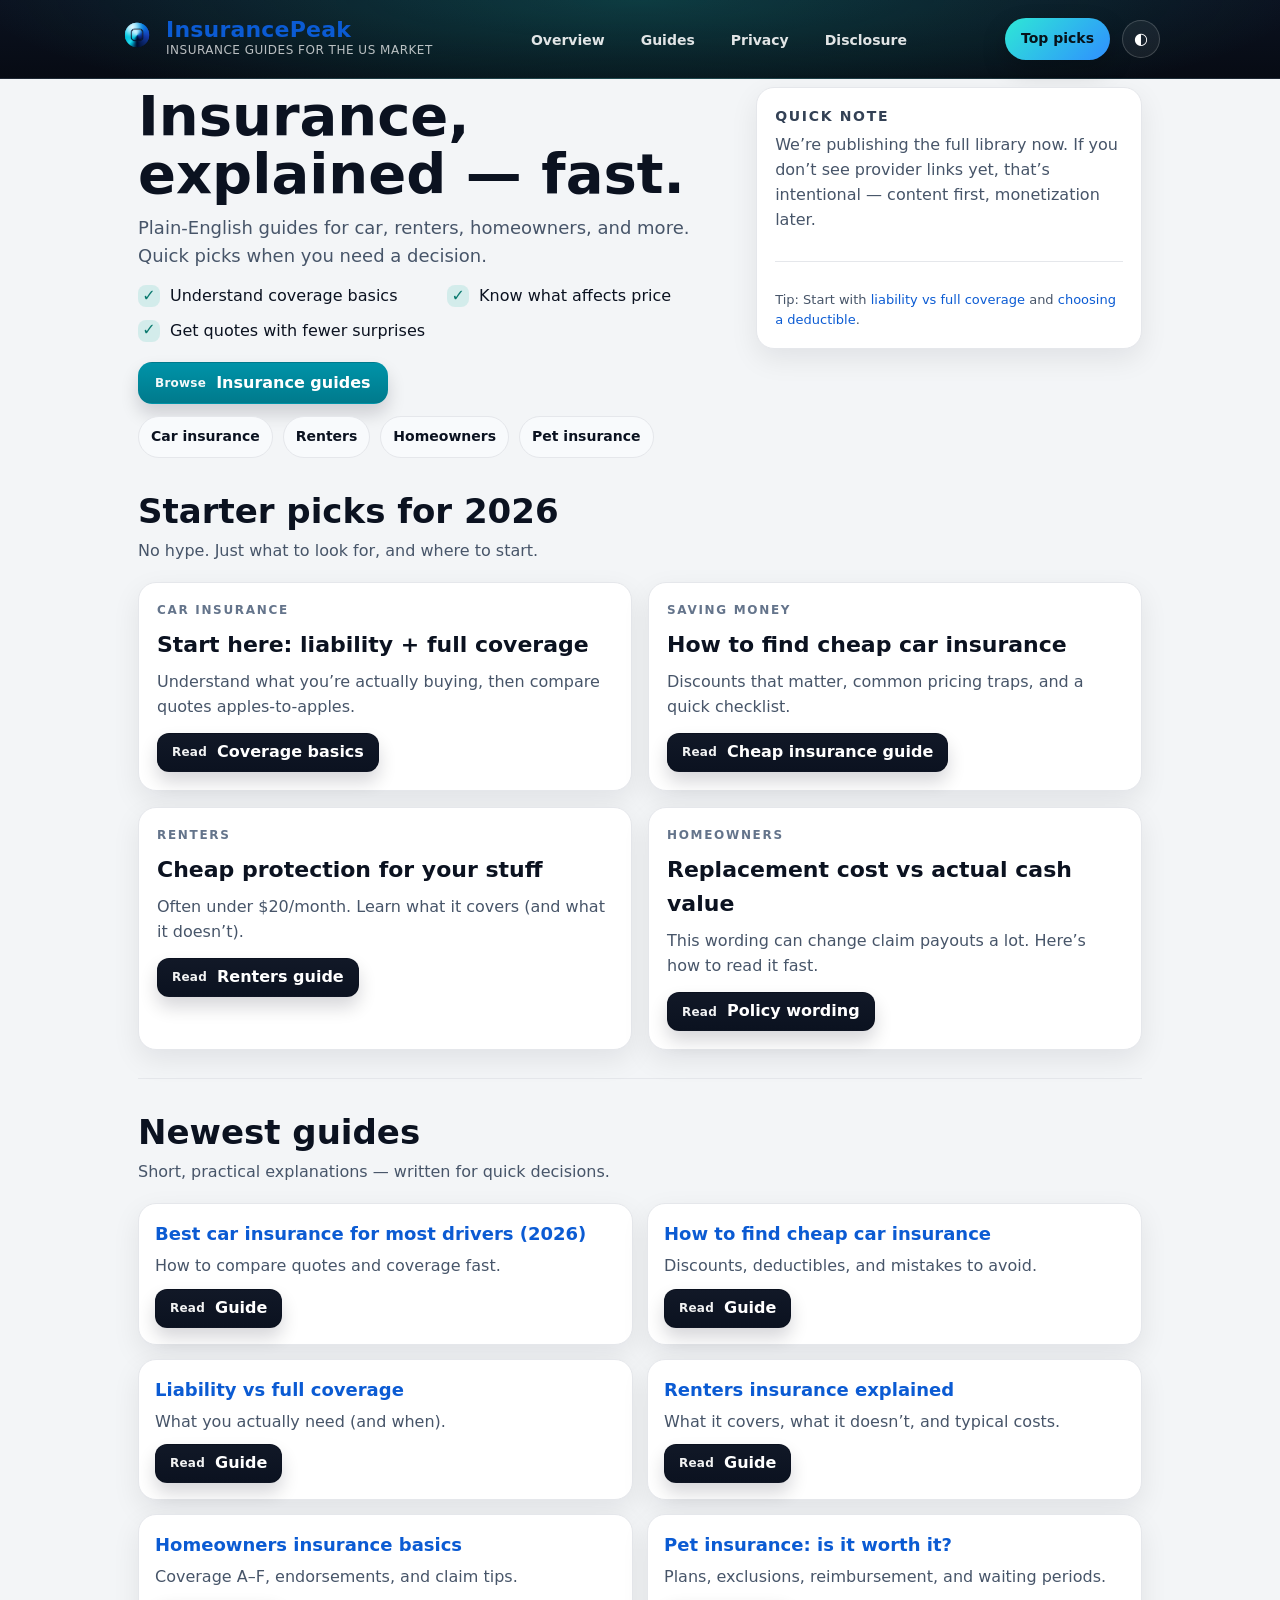
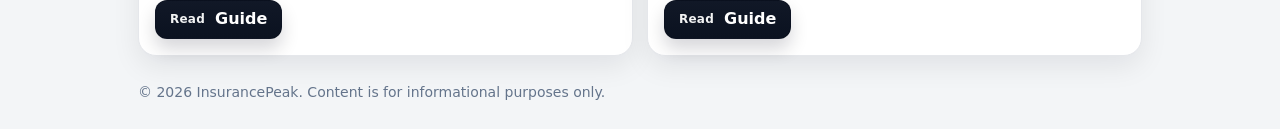
==== index.html @ 787f6ec9 "Add files via upload" ====
<!DOCTYPE html>

<html lang="en">
<head>
<meta charset="utf-8"/>
<meta content="width=device-width, initial-scale=1" name="viewport"/>
<title>InsurancePeak — Insurance guides for the US market</title><link href="https://insurancepeak.net/" rel="canonical"/>
<meta content="Plain-English insurance guides for US consumers: car, renters, homeowners, and more." name="description"/>
<link href="/lite.css?v7" rel="stylesheet"/>
</head>
<body>
<header class="site-header">
  <div class="container header-inner">
    <a class="brand" href="/" aria-label="InsurancePeak home">
      <img src="/images/logo.png" alt="InsurancePeak logo" />
      <div class="brand-name">
        <div class="title">InsurancePeak</div>
        <div class="tagline">Insurance guides for the US market</div>
      </div>
    </a>

    <nav class="topnav" aria-label="Primary">
      <a href="/" data-nav="overview">Overview</a>
      <a href="/guides/" data-nav="guides">Guides</a>
      <a href="/privacy/" data-nav="privacy">Privacy</a>
      <a href="/disclosure/" data-nav="disclosure">Disclosure</a>
    </nav>

    <div class="header-actions">
      <a class="btn btn-pill btn-cta" href="/guides/" data-nav="top-picks">Top picks</a>
      <button class="theme-toggle" id="themeToggle" type="button" aria-label="Toggle theme" title="Toggle theme">
        <span class="theme-icon" aria-hidden="true">◐</span>
      </button>
    </div>
  </div>
</header>
<main class="container">
<div class="hero">
<div>
<h1>Insurance, explained — fast.</h1>
<p class="lead">Plain-English guides for car, renters, homeowners, and more. Quick picks when you need a decision.</p>
<ul class="bullets">
<li><span class="check">✓</span>Understand coverage basics</li>
<li><span class="check">✓</span>Know what affects price</li>
<li><span class="check">✓</span>Get quotes with fewer surprises</li>
</ul>
<a class="btn accent" href="/guides/"><span class="btn-top">Browse</span><span class="btn-bottom">Insurance guides</span></a>
<div aria-label="Quick links" class="chips">
<a class="chip" href="/guide/best-car-insurance-2026/">Car insurance</a>
<a class="chip" href="/guide/renters-insurance-explained/">Renters</a>
<a class="chip" href="/guide/homeowners-insurance-basics/">Homeowners</a>
<a class="chip" href="/guide/pet-insurance-worth-it/">Pet insurance</a>
</div>
</div>
<div class="card pad note">
<h3>Quick note</h3>
<p>We’re publishing the full library now. If you don’t see provider links yet, that’s intentional — content first, monetization later.</p>
<hr class="sep"/>
<p class="meta">Tip: Start with <a href="/guide/liability-vs-full-coverage/">liability vs full coverage</a> and <a href="/guide/choosing-the-best-deductible/">choosing a deductible</a>.</p>
</div>
</div>
<h2 class="section-title">Starter picks for 2026</h2>
<p class="section-sub">No hype. Just what to look for, and where to start.</p>
<div class="grid">
<div class="card pad pick">
<div class="kicker">Car insurance</div>
<h3>Start here: liability + full coverage</h3>
<p>Understand what you’re actually buying, then compare quotes apples-to-apples.</p>
<a class="btn small" href="/guide/liability-vs-full-coverage/"><span class="btn-top">Read</span><span class="btn-bottom">Coverage basics</span></a>
</div>
<div class="card pad pick">
<div class="kicker">Saving money</div>
<h3>How to find cheap car insurance</h3>
<p>Discounts that matter, common pricing traps, and a quick checklist.</p>
<a class="btn small" href="/guide/cheap-car-insurance/"><span class="btn-top">Read</span><span class="btn-bottom">Cheap insurance guide</span></a>
</div>
<div class="card pad pick">
<div class="kicker">Renters</div>
<h3>Cheap protection for your stuff</h3>
<p>Often under $20/month. Learn what it covers (and what it doesn’t).</p>
<a class="btn small" href="/guide/renters-insurance-explained/"><span class="btn-top">Read</span><span class="btn-bottom">Renters guide</span></a>
</div>
<div class="card pad pick">
<div class="kicker">Homeowners</div>
<h3>Replacement cost vs actual cash value</h3>
<p>This wording can change claim payouts a lot. Here’s how to read it fast.</p>
<a class="btn small" href="/guide/home-insurance-replacement-cost/"><span class="btn-top">Read</span><span class="btn-bottom">Policy wording</span></a>
</div>
</div>
<hr class="sep"/>
<h2 class="section-title">Newest guides</h2>
<p class="section-sub">Short, practical explanations — written for quick decisions.</p>
<div class="guides-list">
<div class="card guide-item">
<h3><a href="/guide/best-car-insurance-2026/">Best car insurance for most drivers (2026)</a></h3>
<p>How to compare quotes and coverage fast.</p>
<a class="btn small" href="/guide/best-car-insurance-2026/"><span class="btn-top">Read</span><span class="btn-bottom">Guide</span></a>
</div>
<div class="card guide-item">
<h3><a href="/guide/cheap-car-insurance/">How to find cheap car insurance</a></h3>
<p>Discounts, deductibles, and mistakes to avoid.</p>
<a class="btn small" href="/guide/cheap-car-insurance/"><span class="btn-top">Read</span><span class="btn-bottom">Guide</span></a>
</div>
<div class="card guide-item">
<h3><a href="/guide/liability-vs-full-coverage/">Liability vs full coverage</a></h3>
<p>What you actually need (and when).</p>
<a class="btn small" href="/guide/liability-vs-full-coverage/"><span class="btn-top">Read</span><span class="btn-bottom">Guide</span></a>
</div>
<div class="card guide-item">
<h3><a href="/guide/renters-insurance-explained/">Renters insurance explained</a></h3>
<p>What it covers, what it doesn’t, and typical costs.</p>
<a class="btn small" href="/guide/renters-insurance-explained/"><span class="btn-top">Read</span><span class="btn-bottom">Guide</span></a>
</div>
<div class="card guide-item">
<h3><a href="/guide/homeowners-insurance-basics/">Homeowners insurance basics</a></h3>
<p>Coverage A–F, endorsements, and claim tips.</p>
<a class="btn small" href="/guide/homeowners-insurance-basics/"><span class="btn-top">Read</span><span class="btn-bottom">Guide</span></a>
</div>
<div class="card guide-item">
<h3><a href="/guide/pet-insurance-worth-it/">Pet insurance: is it worth it?</a></h3>
<p>Plans, exclusions, reimbursement, and waiting periods.</p>
<a class="btn small" href="/guide/pet-insurance-worth-it/"><span class="btn-top">Read</span><span class="btn-bottom">Guide</span></a>
</div>
</div>
</main>
<footer class="footer">
<div class="container">
<div>© 2026 InsurancePeak. Content is for informational purposes only.</div>
</div>
</footer>
<script>
(function() {
  try {
    var key = "elaryona_theme";
    var saved = localStorage.getItem(key);
    if (saved === "dark") document.documentElement.classList.add("theme-dark");
    var btn = document.getElementById("themeToggle");
    if (!btn) return;
    btn.addEventListener("click", function() {
      document.documentElement.classList.toggle("theme-dark");
      localStorage.setItem(key, document.documentElement.classList.contains("theme-dark") ? "dark" : "light");
    });
  } catch (e) {}
})();
</script>
</body>
</html>
---- lite.css ----
:root{
  --bg:#f3f5f7;
  --card:#ffffff;
  --text:#0b1220;
  --muted:#475569;
  --line:#e5e7eb;
  --accent:#007a8c;
  --accent2:#0093a8;
  --shadow: 0 10px 28px rgba(2,6,23,.08);
  --radius:18px;
}
*{box-sizing:border-box}
html{scroll-behavior:smooth}
body{
  margin:0;
  font-family: system-ui, -apple-system, Segoe UI, Roboto, Arial, sans-serif;
  color:var(--text);
  background:var(--bg);
  line-height:1.55;
}
a{color:#0b5bd3;text-decoration:none}
a:hover{text-decoration:underline}
.container{max-width:1040px;margin:0 auto;padding:0 18px}
header.site-header{
  background: radial-gradient(1200px 220px at 50% 0%, rgba(20,184,166,.25), transparent 55%),
              linear-gradient(180deg, #0b1220 0%, #070b14 100%);
  color:#fff;
  border-bottom:1px solid rgba(255,255,255,.08);
}
.header-inner{
  display:flex;
  align-items:flex-start;
  justify-content:space-between;
  gap:18px;
  padding:18px 0;
  flex-wrap:wrap;
}
.brand{
  display:flex;
  align-items:flex-start;
  gap:12px;
  min-width:260px;
}
.brand img{width:34px;height:34px;display:block}
.brand-name{
  display:flex;
  flex-direction:column;
  gap:2px;
  line-height:1.1;
}
.brand-name .title{
  font-size:22px;
  font-weight:800;
  letter-spacing:.2px;
}
.brand-name .tagline{
  font-size:12px;
  color:rgba(255,255,255,.72);
  letter-spacing:.5px;
  text-transform:uppercase;
}
nav.topnav{
  display:flex;
  gap:16px;
  align-items:center;
  flex-wrap:wrap;
  padding-top:4px;
}
nav.topnav a{
  color:rgba(255,255,255,.88);
  font-weight:600;
  font-size:14px;
  padding:8px 10px;
  border-radius:10px;
}
nav.topnav a:hover{
  background:rgba(255,255,255,.08);
  text-decoration:none;
}
main{padding:30px 0 44px}
.hero{
  display:grid;
  grid-template-columns: 1.4fr .9fr;
  gap:18px;
  align-items:start;
  margin-top:8px;
}
@media (max-width: 860px){
  .hero{grid-template-columns:1fr}
}
h1{font-size:56px;line-height:1.05;margin:0 0 10px}
@media (max-width: 860px){h1{font-size:42px}}
.lead{font-size:18px;color:var(--muted);margin:0 0 14px}
.bullets{
  display:grid;
  grid-template-columns:1fr 1fr;
  gap:10px 18px;
  padding:0;
  margin:10px 0 18px;
  list-style:none;
}
.bullets li{
  display:flex;
  gap:10px;
  align-items:flex-start;
  color:var(--text);
}
.check{
  width:22px;height:22px;border-radius:8px;
  display:inline-flex;align-items:center;justify-content:center;
  background:rgba(20,184,166,.14);
  color:#0b7a6f;
  font-weight:900;
  flex:0 0 auto;
  margin-top:1px;
}
@media (max-width: 680px){
  .bullets{grid-template-columns:1fr}
}
.card{
  background:var(--card);
  border:1px solid var(--line);
  border-radius:var(--radius);
  box-shadow: var(--shadow);
}
.card.pad{padding:18px}
.note h3{margin:0 0 6px;font-size:14px;text-transform:uppercase;letter-spacing:.12em;color:#334155}
.note p{margin:0;color:var(--muted)}
.btn{
  display:inline-flex;
  align-items:center;
  justify-content:center;
  gap:10px;
  padding:12px 16px;
  border-radius:14px;
  border:1px solid rgba(2,6,23,.12);
  background: linear-gradient(180deg, #111827, #0b1220);
  color:#fff;
  font-weight:800;
  text-decoration:none;
  box-shadow: 0 10px 18px rgba(2,6,23,.16);
}
.btn:hover{filter:brightness(1.06);text-decoration:none}
.btn.accent{
  background: linear-gradient(180deg, var(--accent2), var(--accent));
  border-color: rgba(255,255,255,.0);
}
.btn.small{padding:10px 14px;border-radius:12px;font-size:14px}
.btn .btn-top, .btn .btn-bottom{display:block; text-align:center; line-height:1.05}
.btn .btn-top{opacity:.95; font-size:12px; font-weight:800; letter-spacing:.02em}
.btn .btn-bottom{font-size:16px}
.chips{
  display:flex;flex-wrap:wrap;gap:10px;margin:12px 0 0;
}
.chip{
  display:inline-flex;align-items:center;justify-content:center;
  padding:9px 12px;
  border-radius:999px;
  background:#f8fafc;
  border:1px solid var(--line);
  color:#0b1220;
  font-weight:700;
  font-size:14px;
}
.section-title{margin:34px 0 8px;font-size:34px;line-height:1.15}
.section-sub{margin:0 0 18px;color:var(--muted)}
.grid{
  display:grid;
  grid-template-columns:1fr 1fr;
  gap:16px;
}
@media (max-width: 860px){.grid{grid-template-columns:1fr}}
.pick .kicker{
  font-size:12px;
  letter-spacing:.14em;
  text-transform:uppercase;
  color:#64748b;
  font-weight:800;
  margin-bottom:8px;
}
.pick h3{margin:0 0 8px;font-size:22px}
.pick p{margin:0 0 14px;color:var(--muted)}
.footer{
  padding:26px 0;
  color:#64748b;
  font-size:14px;
}
hr.sep{border:0;border-top:1px solid var(--line);margin:28px 0}
.guides-list{
  display:grid;
  grid-template-columns:1fr 1fr;
  gap:14px;
  margin-top:14px;
}
@media (max-width: 860px){.guides-list{grid-template-columns:1fr}}
.guide-item{padding:16px}
.guide-item h3{margin:0 0 6px;font-size:18px}
.guide-item p{margin:0 0 10px;color:var(--muted)}
.meta{font-size:13px;color:#64748b}
article h2{margin-top:26px}
article p{margin:10px 0}
article ul{margin:10px 0 10px 18px}
.callout{
  border-left:4px solid rgba(20,184,166,.6);
  padding:12px 14px;
  background: rgba(20,184,166,.08);
  border-radius:14px;
  color:#0b1220;
}


/* ---------- Header (VPNPeak-style) ---------- */
.header-inner { gap: 18px; }
.topnav { flex: 1; justify-content: center; gap: 18px; }
.topnav a { color: rgba(255,255,255,.85); font-weight: 600; font-size: 14px; padding: 10px 10px; border-radius: 999px; }
.topnav a:hover { background: rgba(255,255,255,.08); color: #fff; }
.header-actions { display:flex; align-items:center; gap:12px; margin-left:auto; }
.btn-pill { border-radius: 999px; padding: 10px 16px; font-weight: 700; font-size: 14px; }
.btn-cta { background: linear-gradient(135deg, #2ee8d6, #2f8fff); color: #07121a; border: none; box-shadow: 0 10px 24px rgba(0,0,0,.22); }
.btn-cta:hover { transform: translateY(-1px); filter: brightness(1.02); }
.theme-toggle { width: 38px; height: 38px; border-radius: 999px; border: 1px solid rgba(255,255,255,.18); background: rgba(255,255,255,.06); color: #fff; display:flex; align-items:center; justify-content:center; cursor:pointer; }
.theme-toggle:hover { background: rgba(255,255,255,.10); }
.theme-icon { font-size: 16px; line-height: 1; }

/* ---------- Minimal dark theme ---------- */
.theme-dark body { background: #0b1220; color: rgba(255,255,255,.92); }
.theme-dark .card { background: rgba(255,255,255,.06); border-color: rgba(255,255,255,.10); }
.theme-dark .muted, .theme-dark .section-subtitle { color: rgba(255,255,255,.70); }
.theme-dark a { color: #7adfff; }
.theme-dark .btn { color: #07121a; }
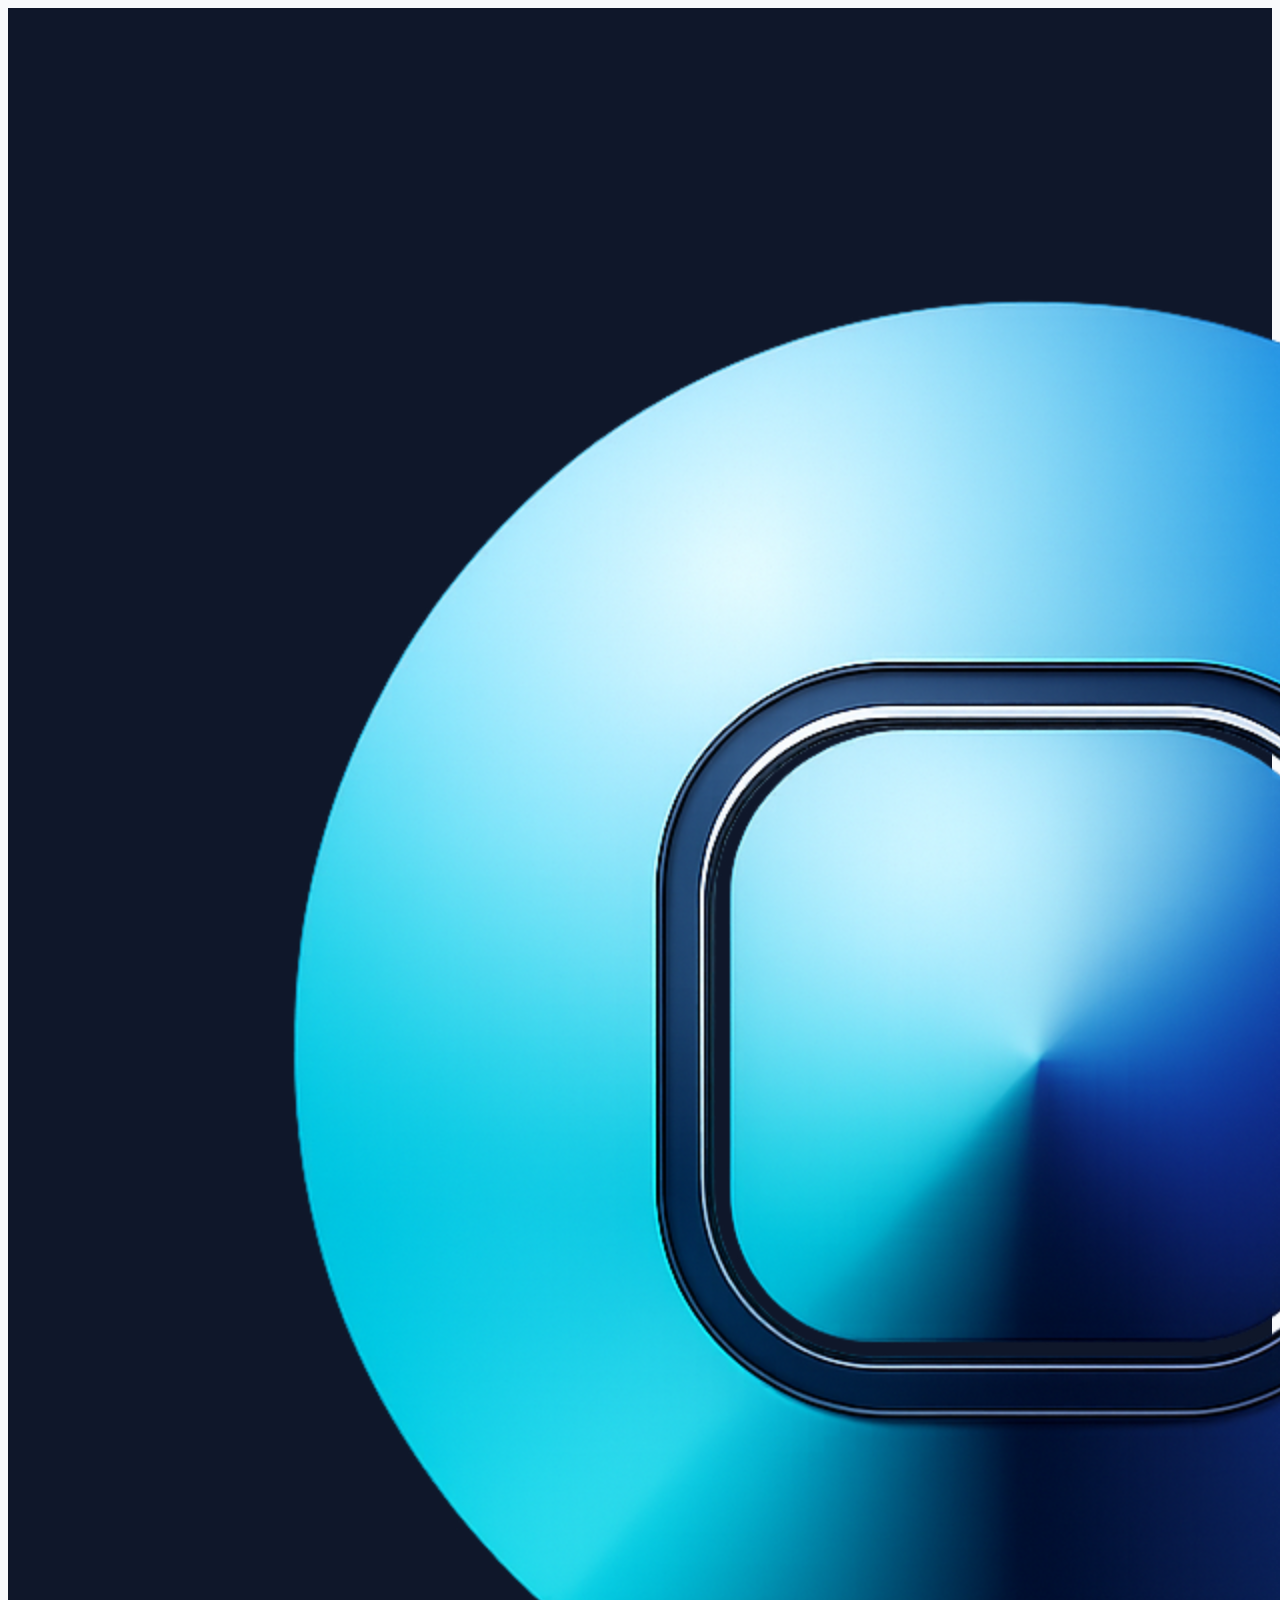
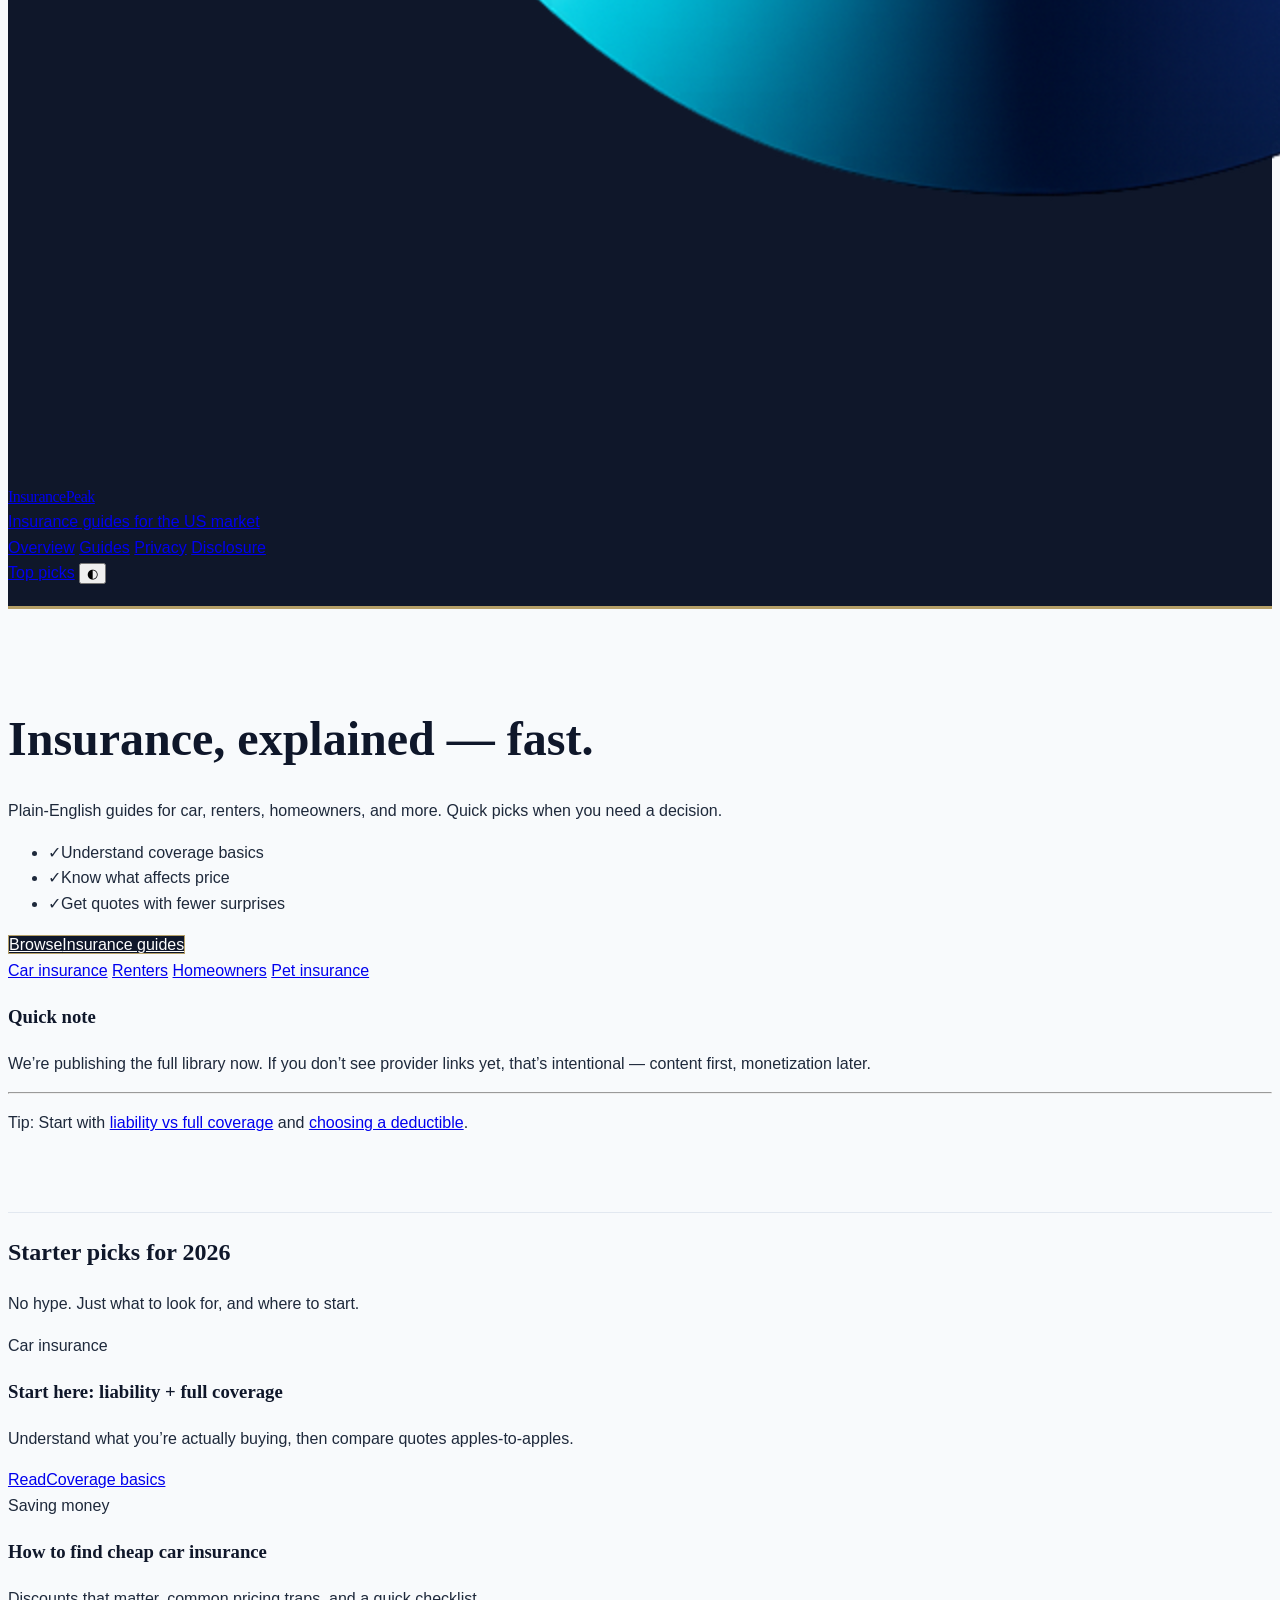
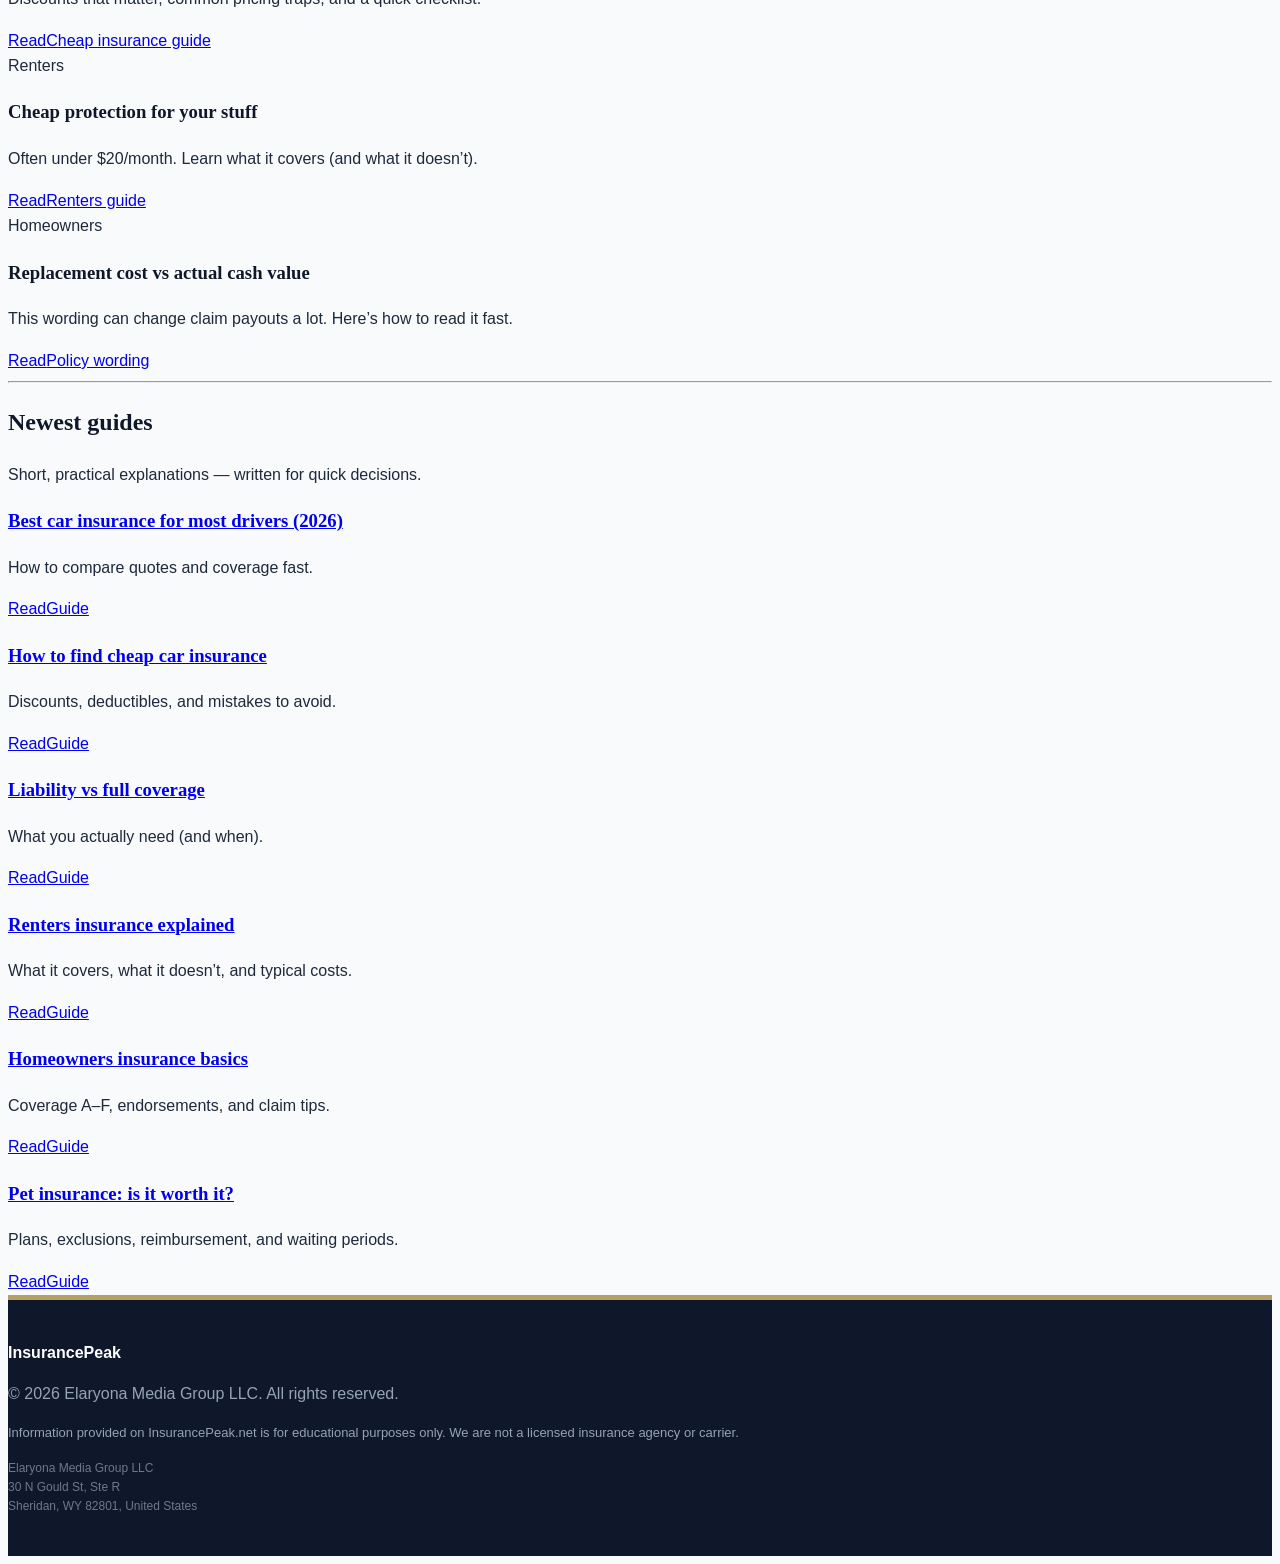
==== commit 97697675: "Add files via upload Design Update for Authority" ====
--- a/index.html
+++ b/index.html
@@ -124,9 +124,16 @@
 </div>
 </main>
 <footer class="footer">
-<div class="container">
-<div>© 2026 InsurancePeak. Content is for informational purposes only.</div>
-</div>
+  <div class="container">
+    <div style="margin-bottom: 10px; color: #fff; font-weight: bold;">InsurancePeak</div>
+    <p>© 2026 Elaryona Media Group LLC. All rights reserved.</p>
+    <p style="font-size: 13px;">Information provided on InsurancePeak.net is for educational purposes only. We are not a licensed insurance agency or carrier.</p>
+    <div class="footer-address">
+      Elaryona Media Group LLC<br>
+      30 N Gould St, Ste R<br>
+      Sheridan, WY 82801, United States
+    </div>
+  </div>
 </footer>
 <script>
 (function() {
--- a/lite.css
+++ b/lite.css
@@ -1,231 +1,83 @@
-
-:root{
-  --bg:#f3f5f7;
-  --card:#ffffff;
-  --text:#0b1220;
-  --muted:#475569;
-  --line:#e5e7eb;
-  --accent:#007a8c;
-  --accent2:#0093a8;
-  --shadow: 0 10px 28px rgba(2,6,23,.08);
-  --radius:18px;
-}
-*{box-sizing:border-box}
-html{scroll-behavior:smooth}
-body{
-  margin:0;
-  font-family: system-ui, -apple-system, Segoe UI, Roboto, Arial, sans-serif;
-  color:var(--text);
-  background:var(--bg);
-  line-height:1.55;
-}
-a{color:#0b5bd3;text-decoration:none}
-a:hover{text-decoration:underline}
-.container{max-width:1040px;margin:0 auto;padding:0 18px}
-header.site-header{
-  background: radial-gradient(1200px 220px at 50% 0%, rgba(20,184,166,.25), transparent 55%),
-              linear-gradient(180deg, #0b1220 0%, #070b14 100%);
-  color:#fff;
-  border-bottom:1px solid rgba(255,255,255,.08);
-}
-.header-inner{
-  display:flex;
-  align-items:flex-start;
-  justify-content:space-between;
-  gap:18px;
-  padding:18px 0;
-  flex-wrap:wrap;
-}
-.brand{
-  display:flex;
-  align-items:flex-start;
-  gap:12px;
-  min-width:260px;
-}
-.brand img{width:34px;height:34px;display:block}
-.brand-name{
-  display:flex;
-  flex-direction:column;
-  gap:2px;
-  line-height:1.1;
-}
-.brand-name .title{
-  font-size:22px;
-  font-weight:800;
-  letter-spacing:.2px;
-}
-.brand-name .tagline{
-  font-size:12px;
-  color:rgba(255,255,255,.72);
-  letter-spacing:.5px;
-  text-transform:uppercase;
-}
-nav.topnav{
-  display:flex;
-  gap:16px;
-  align-items:center;
-  flex-wrap:wrap;
-  padding-top:4px;
-}
-nav.topnav a{
-  color:rgba(255,255,255,.88);
-  font-weight:600;
-  font-size:14px;
-  padding:8px 10px;
-  border-radius:10px;
-}
-nav.topnav a:hover{
-  background:rgba(255,255,255,.08);
-  text-decoration:none;
-}
-main{padding:30px 0 44px}
-.hero{
-  display:grid;
-  grid-template-columns: 1.4fr .9fr;
-  gap:18px;
-  align-items:start;
-  margin-top:8px;
-}
-@media (max-width: 860px){
-  .hero{grid-template-columns:1fr}
-}
-h1{font-size:56px;line-height:1.05;margin:0 0 10px}
-@media (max-width: 860px){h1{font-size:42px}}
-.lead{font-size:18px;color:var(--muted);margin:0 0 14px}
-.bullets{
-  display:grid;
-  grid-template-columns:1fr 1fr;
-  gap:10px 18px;
-  padding:0;
-  margin:10px 0 18px;
-  list-style:none;
-}
-.bullets li{
-  display:flex;
-  gap:10px;
-  align-items:flex-start;
-  color:var(--text);
-}
-.check{
-  width:22px;height:22px;border-radius:8px;
-  display:inline-flex;align-items:center;justify-content:center;
-  background:rgba(20,184,166,.14);
-  color:#0b7a6f;
-  font-weight:900;
-  flex:0 0 auto;
-  margin-top:1px;
-}
-@media (max-width: 680px){
-  .bullets{grid-template-columns:1fr}
-}
-.card{
-  background:var(--card);
-  border:1px solid var(--line);
-  border-radius:var(--radius);
-  box-shadow: var(--shadow);
-}
-.card.pad{padding:18px}
-.note h3{margin:0 0 6px;font-size:14px;text-transform:uppercase;letter-spacing:.12em;color:#334155}
-.note p{margin:0;color:var(--muted)}
-.btn{
-  display:inline-flex;
-  align-items:center;
-  justify-content:center;
-  gap:10px;
-  padding:12px 16px;
-  border-radius:14px;
-  border:1px solid rgba(2,6,23,.12);
-  background: linear-gradient(180deg, #111827, #0b1220);
-  color:#fff;
-  font-weight:800;
-  text-decoration:none;
-  box-shadow: 0 10px 18px rgba(2,6,23,.16);
-}
-.btn:hover{filter:brightness(1.06);text-decoration:none}
-.btn.accent{
-  background: linear-gradient(180deg, var(--accent2), var(--accent));
-  border-color: rgba(255,255,255,.0);
-}
-.btn.small{padding:10px 14px;border-radius:12px;font-size:14px}
-.btn .btn-top, .btn .btn-bottom{display:block; text-align:center; line-height:1.05}
-.btn .btn-top{opacity:.95; font-size:12px; font-weight:800; letter-spacing:.02em}
-.btn .btn-bottom{font-size:16px}
-.chips{
-  display:flex;flex-wrap:wrap;gap:10px;margin:12px 0 0;
-}
-.chip{
-  display:inline-flex;align-items:center;justify-content:center;
-  padding:9px 12px;
-  border-radius:999px;
-  background:#f8fafc;
-  border:1px solid var(--line);
-  color:#0b1220;
-  font-weight:700;
-  font-size:14px;
-}
-.section-title{margin:34px 0 8px;font-size:34px;line-height:1.15}
-.section-sub{margin:0 0 18px;color:var(--muted)}
-.grid{
-  display:grid;
-  grid-template-columns:1fr 1fr;
-  gap:16px;
-}
-@media (max-width: 860px){.grid{grid-template-columns:1fr}}
-.pick .kicker{
-  font-size:12px;
-  letter-spacing:.14em;
-  text-transform:uppercase;
-  color:#64748b;
-  font-weight:800;
-  margin-bottom:8px;
-}
-.pick h3{margin:0 0 8px;font-size:22px}
-.pick p{margin:0 0 14px;color:var(--muted)}
-.footer{
-  padding:26px 0;
-  color:#64748b;
-  font-size:14px;
-}
-hr.sep{border:0;border-top:1px solid var(--line);margin:28px 0}
-.guides-list{
-  display:grid;
-  grid-template-columns:1fr 1fr;
-  gap:14px;
-  margin-top:14px;
-}
-@media (max-width: 860px){.guides-list{grid-template-columns:1fr}}
-.guide-item{padding:16px}
-.guide-item h3{margin:0 0 6px;font-size:18px}
-.guide-item p{margin:0 0 10px;color:var(--muted)}
-.meta{font-size:13px;color:#64748b}
-article h2{margin-top:26px}
-article p{margin:10px 0}
-article ul{margin:10px 0 10px 18px}
-.callout{
-  border-left:4px solid rgba(20,184,166,.6);
-  padding:12px 14px;
-  background: rgba(20,184,166,.08);
-  border-radius:14px;
-  color:#0b1220;
+:root {
+  --bg: #f8fafc;
+  --card: #ffffff;
+  --text: #1e293b;
+  --muted: #64748b;
+  --line: #e2e8f0;
+  --accent: #0f172a; /* Deep Navy */
+  --gold: #b59f67;   /* Muted Gold for Authority */
+  --shadow: 0 4px 20px rgba(0,0,0,0.05);
+  --radius: 12px;
 }
 
+/* Dark Mode Overrides */
+.theme-dark {
+  --bg: #0f172a;
+  --card: #1e293b;
+  --text: #f1f5f9;
+  --muted: #94a3b8;
+  --line: #334155;
+  --shadow: 0 10px 30px rgba(0,0,0,0.3);
+}
 
-/* ---------- Header (VPNPeak-style) ---------- */
-.header-inner { gap: 18px; }
-.topnav { flex: 1; justify-content: center; gap: 18px; }
-.topnav a { color: rgba(255,255,255,.85); font-weight: 600; font-size: 14px; padding: 10px 10px; border-radius: 999px; }
-.topnav a:hover { background: rgba(255,255,255,.08); color: #fff; }
-.header-actions { display:flex; align-items:center; gap:12px; margin-left:auto; }
-.btn-pill { border-radius: 999px; padding: 10px 16px; font-weight: 700; font-size: 14px; }
-.btn-cta { background: linear-gradient(135deg, #2ee8d6, #2f8fff); color: #07121a; border: none; box-shadow: 0 10px 24px rgba(0,0,0,.22); }
-.btn-cta:hover { transform: translateY(-1px); filter: brightness(1.02); }
-.theme-toggle { width: 38px; height: 38px; border-radius: 999px; border: 1px solid rgba(255,255,255,.18); background: rgba(255,255,255,.06); color: #fff; display:flex; align-items:center; justify-content:center; cursor:pointer; }
-.theme-toggle:hover { background: rgba(255,255,255,.10); }
-.theme-icon { font-size: 16px; line-height: 1; }
+body {
+  font-family: 'Inter', -apple-system, sans-serif;
+  background-color: var(--bg);
+  color: var(--text);
+  line-height: 1.6;
+}
 
-/* ---------- Minimal dark theme ---------- */
-.theme-dark body { background: #0b1220; color: rgba(255,255,255,.92); }
-.theme-dark .card { background: rgba(255,255,255,.06); border-color: rgba(255,255,255,.10); }
-.theme-dark .muted, .theme-dark .section-subtitle { color: rgba(255,255,255,.70); }
-.theme-dark a { color: #7adfff; }
-.theme-dark .btn { color: #07121a; }
+/* Serif-Look für Headlines (Authority-Signal) */
+h1, h2, h3 {
+  font-family: Georgia, 'Times New Roman', serif;
+  font-weight: 700;
+  color: var(--accent);
+}
+
+.theme-dark h1, .theme-dark h2, .theme-dark h3 {
+  color: #fff;
+}
+
+header.site-header {
+  background: #0f172a;
+  border-bottom: 3px solid var(--gold);
+  padding: 20px 0;
+}
+
+.brand-name .title {
+  font-family: Georgia, serif;
+  letter-spacing: -0.5px;
+}
+
+.hero {
+  padding: 60px 0;
+  border-bottom: 1px solid var(--line);
+}
+
+h1 { font-size: 48px; margin-bottom: 20px; }
+
+.btn.accent {
+  background: var(--accent);
+  border: 1px solid var(--gold);
+  color: #fff;
+  transition: all 0.3s ease;
+}
+
+.btn.accent:hover {
+  background: var(--gold);
+  color: #0f172a;
+}
+
+/* Vertrauens-Elemente */
+.footer {
+  background: #0f172a;
+  color: #94a3b8;
+  padding: 40px 0;
+  border-top: 5px solid var(--gold);
+}
+
+.footer-address {
+  font-size: 12px;
+  margin-top: 15px;
+  opacity: 0.7;
+}
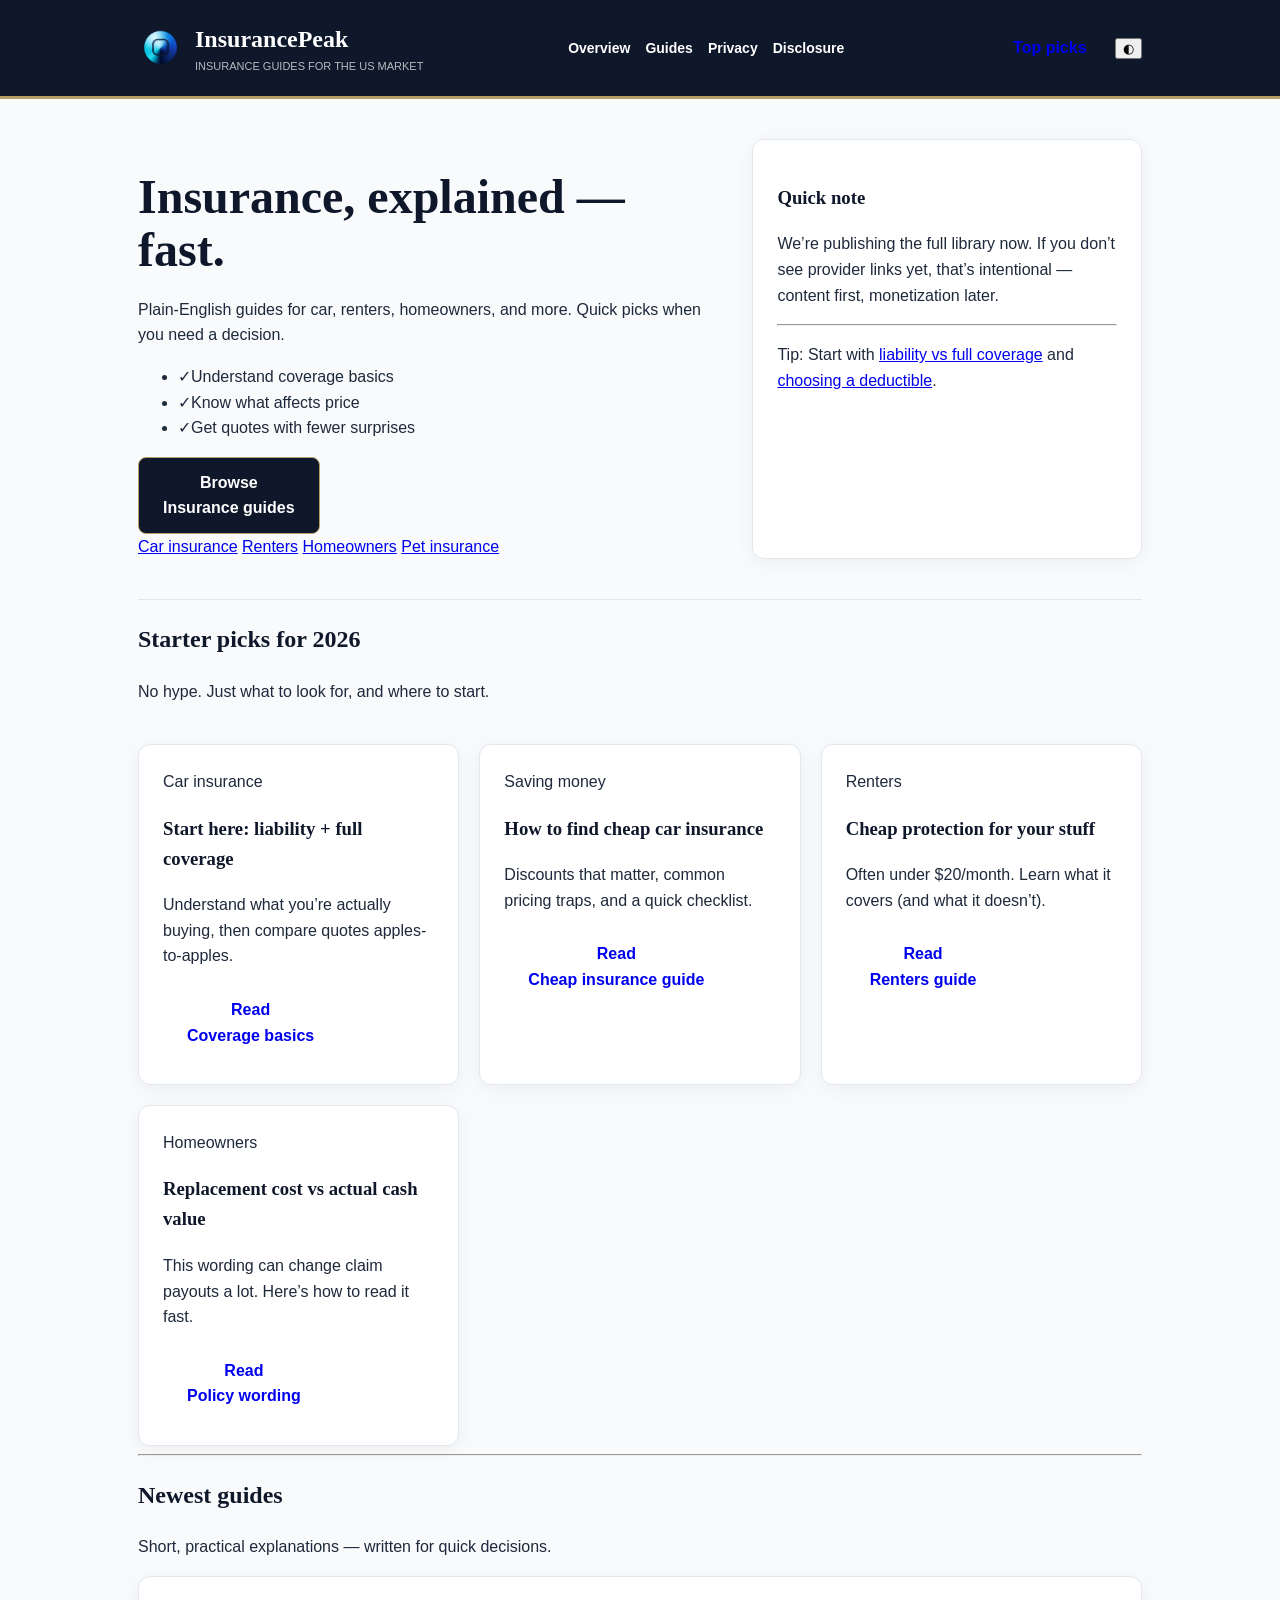
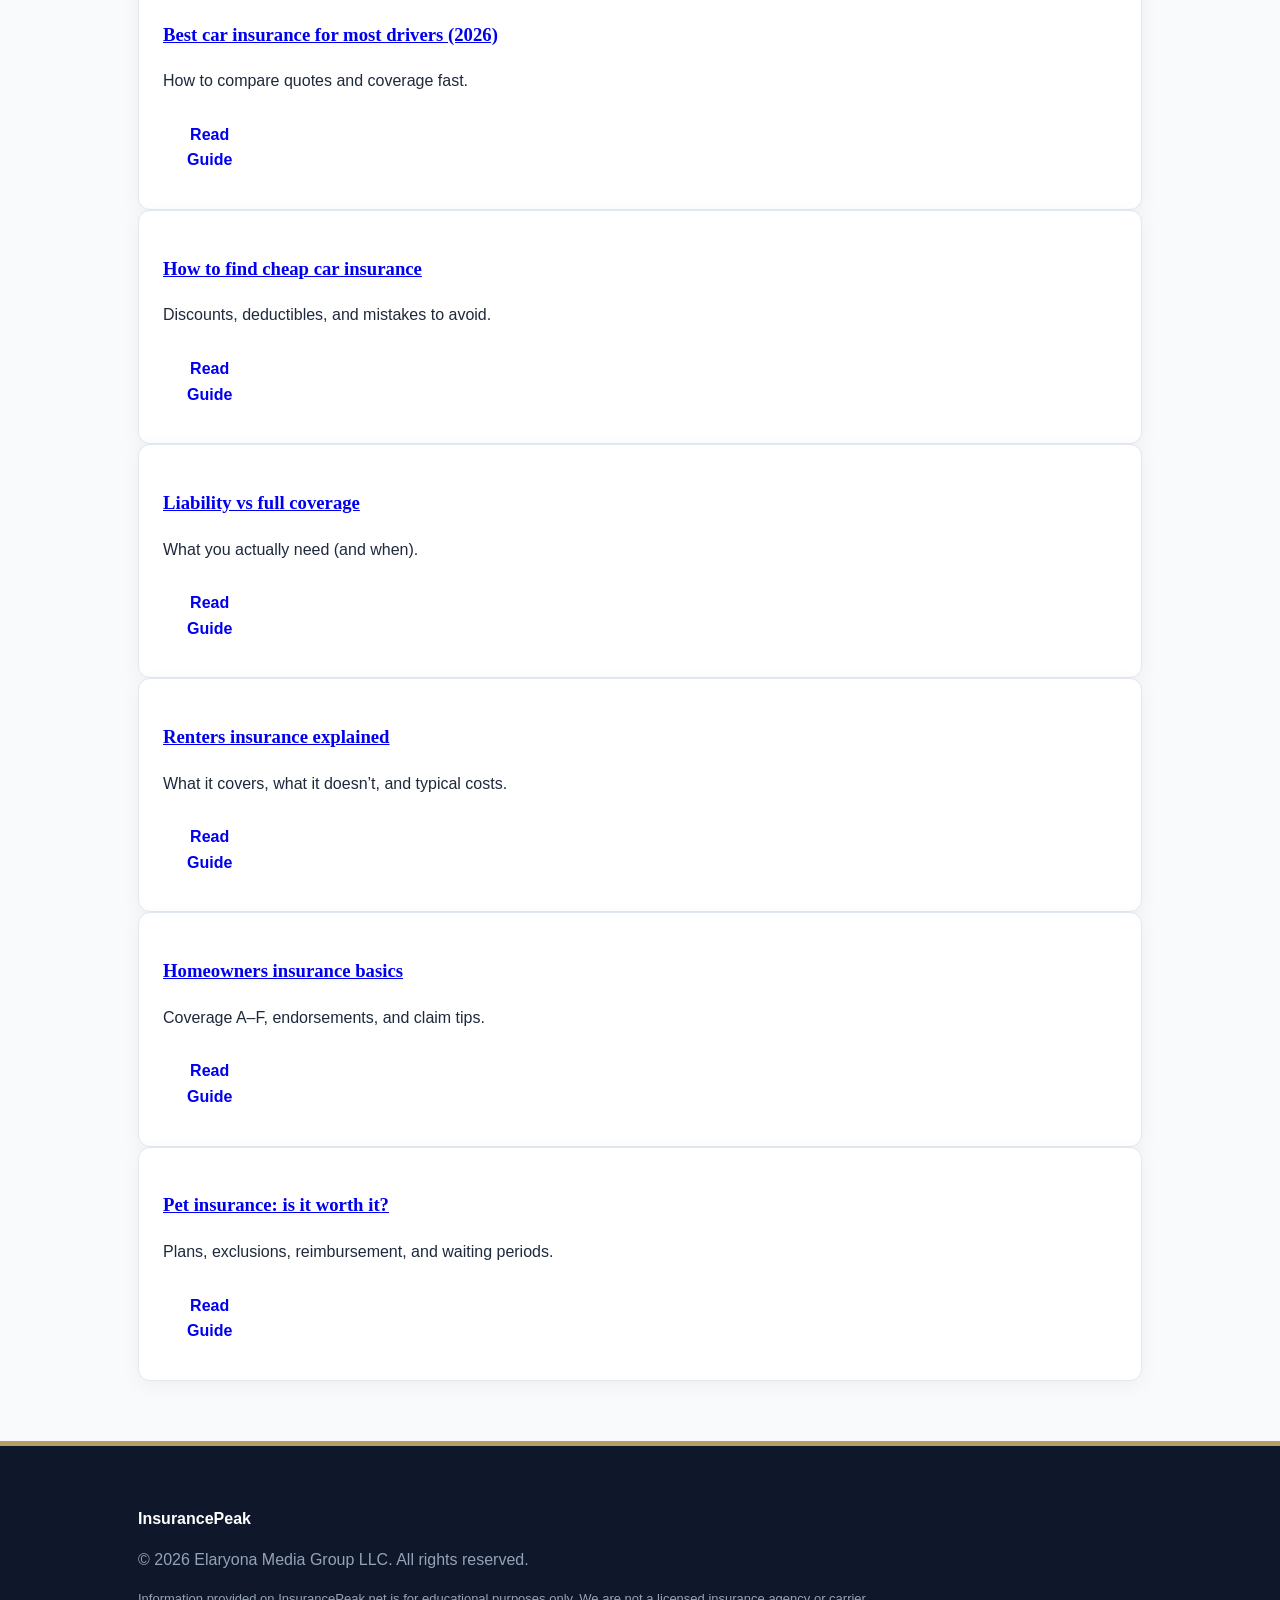
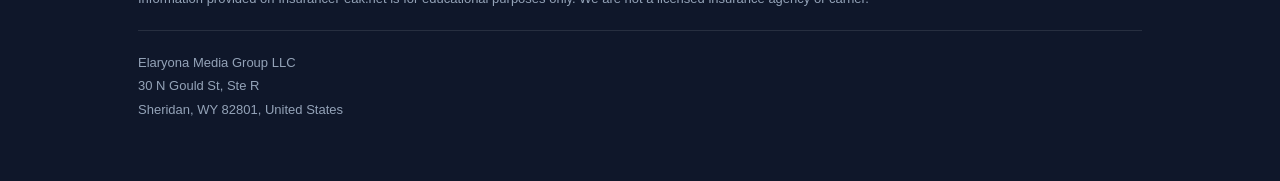
==== commit e1e1af80: "Update index.html" ====
--- a/index.html
+++ b/index.html
@@ -6,7 +6,40 @@
 <meta content="width=device-width, initial-scale=1" name="viewport"/>
 <title>InsurancePeak — Insurance guides for the US market</title><link href="https://insurancepeak.net/" rel="canonical"/>
 <meta content="Plain-English insurance guides for US consumers: car, renters, homeowners, and more." name="description"/>
-<link href="/lite.css?v7" rel="stylesheet"/>
+<style>
+:root {
+  --bg: #f8fafc; --card: #ffffff; --text: #1e293b; --muted: #64748b;
+  --line: #e2e8f0; --accent: #0f172a; --gold: #b59f67;
+  --shadow: 0 4px 20px rgba(0,0,0,0.05); --radius: 12px;
+}
+.theme-dark {
+  --bg: #0f172a; --card: #1e293b; --text: #f1f5f9; --muted: #94a3b8;
+  --line: #334155; --shadow: 0 10px 30px rgba(0,0,0,0.3);
+}
+* { box-sizing: border-box; }
+body { margin: 0; font-family: 'Inter', -apple-system, sans-serif; background-color: var(--bg); color: var(--text); line-height: 1.6; }
+.container { max-width: 1040px; margin: 0 auto; padding: 0 18px; }
+header.site-header { background: #0f172a; border-bottom: 3px solid var(--gold); padding: 20px 0; color: #fff; }
+.header-inner { display: flex; align-items: center; justify-content: space-between; flex-wrap: wrap; }
+.brand { display: flex; align-items: center; gap: 12px; text-decoration: none; color: inherit; }
+.brand img { width: 45px !important; height: auto !important; display: block; } /* ZÄHMT DAS LOGO GARANTIERT */
+.brand-name .title { font-family: Georgia, serif; font-size: 24px; font-weight: 700; color: #fff; margin: 0; }
+.brand-name .tagline { font-size: 11px; opacity: 0.7; text-transform: uppercase; margin: 0; }
+nav.topnav { display: flex; gap: 15px; }
+nav.topnav a { color: #fff; font-weight: 600; text-decoration: none; font-size: 14px; }
+h1, h2, h3 { font-family: Georgia, serif; font-weight: 700; color: var(--accent); }
+.theme-dark h1, .theme-dark h2, .theme-dark h3 { color: #fff; }
+h1 { font-size: clamp(32px, 5vw, 48px); margin-bottom: 20px; line-height: 1.1; }
+.hero { padding: 40px 0; border-bottom: 1px solid var(--line); display: grid; grid-template-columns: 1.2fr 0.8fr; gap: 30px; }
+@media (max-width: 860px) { .hero { grid-template-columns: 1fr; } }
+.card { background: var(--card); border: 1px solid var(--line); border-radius: var(--radius); padding: 24px; box-shadow: var(--shadow); height: 100%; }
+.grid { display: grid; grid-template-columns: repeat(auto-fit, minmax(300px, 1fr)); gap: 20px; margin-top: 40px; }
+.btn { display: inline-flex; flex-direction: column; align-items: center; padding: 12px 24px; border-radius: 8px; text-decoration: none; font-weight: bold; transition: 0.3s; }
+.btn.accent { background: var(--accent); border: 1px solid var(--gold); color: #fff; }
+.btn.accent:hover { background: var(--gold); color: #0f172a; }
+.footer { background: #0f172a; color: #94a3b8; padding: 60px 0; border-top: 5px solid var(--gold); margin-top: 60px; }
+.footer-address { font-size: 13px; margin-top: 20px; line-height: 1.8; border-top: 1px solid rgba(255,255,255,0.1); padding-top: 20px; }
+</style>
 </head>
 <body>
 <header class="site-header">
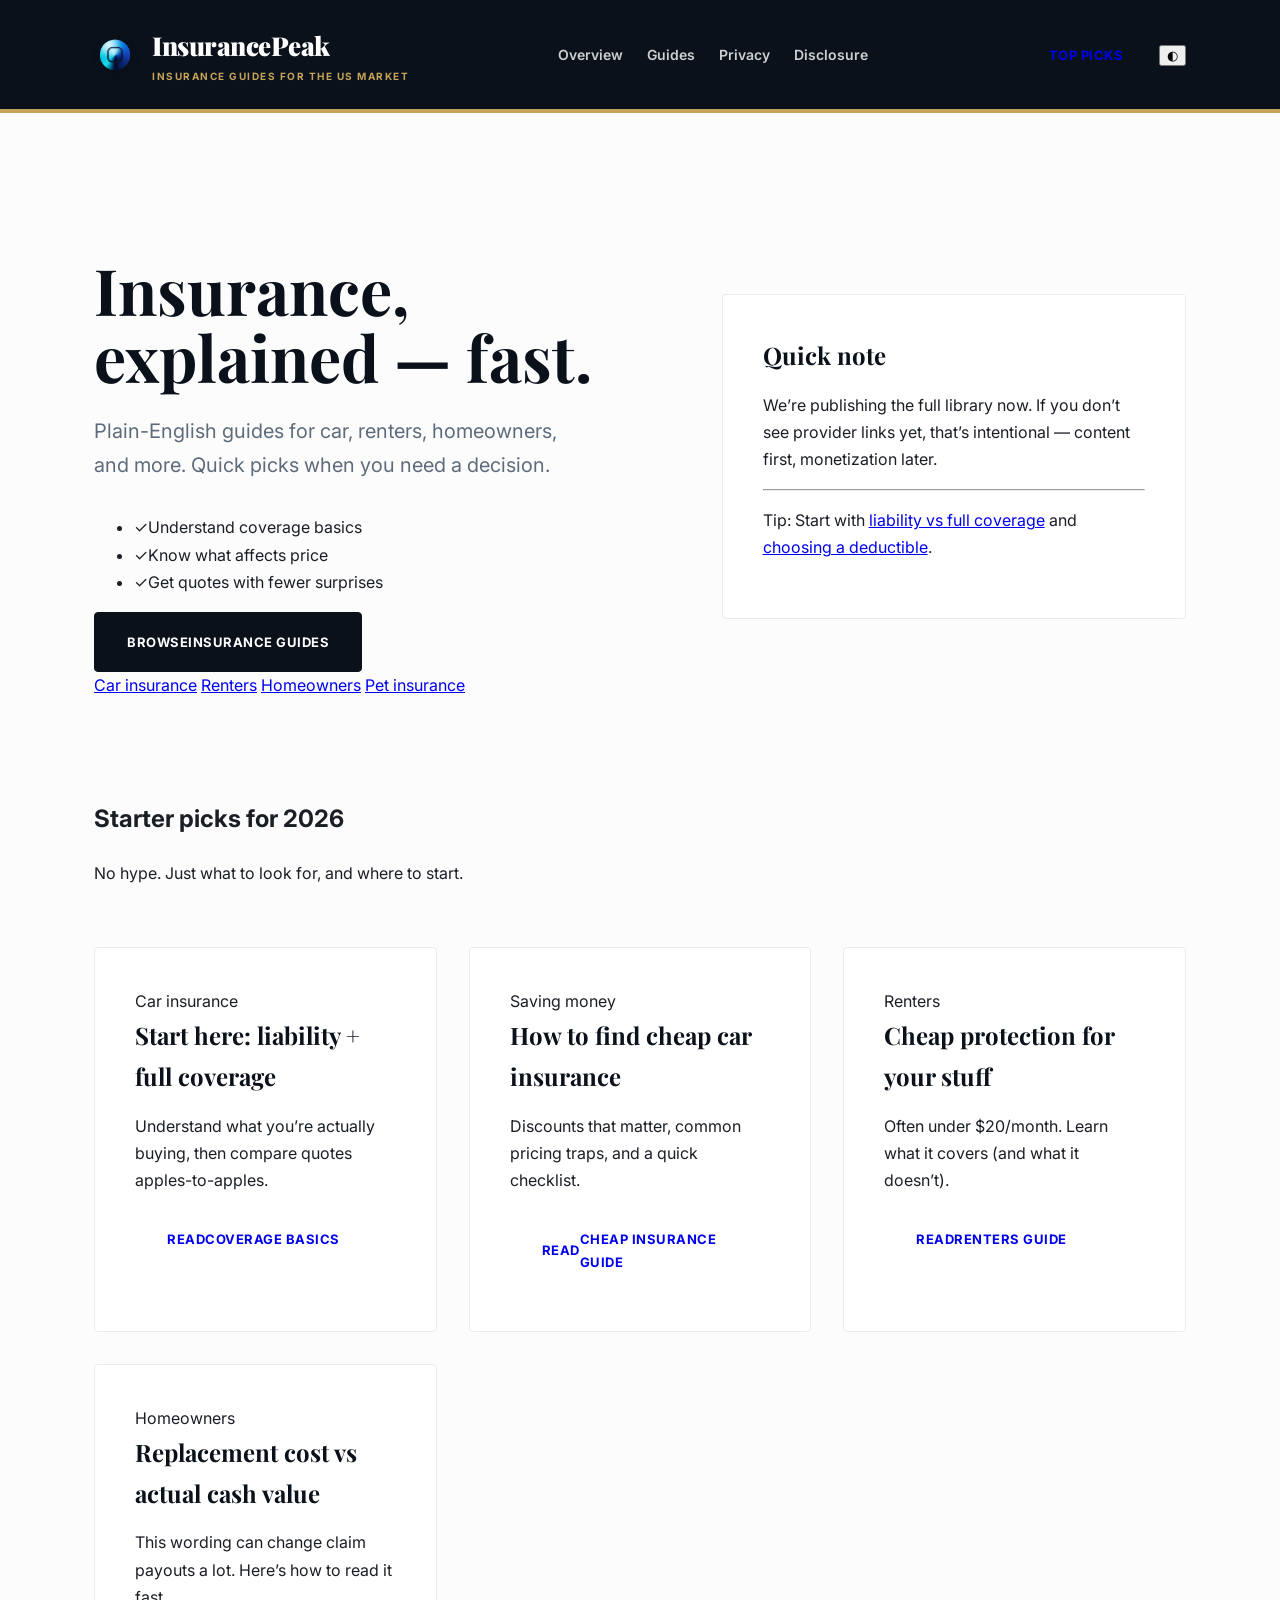
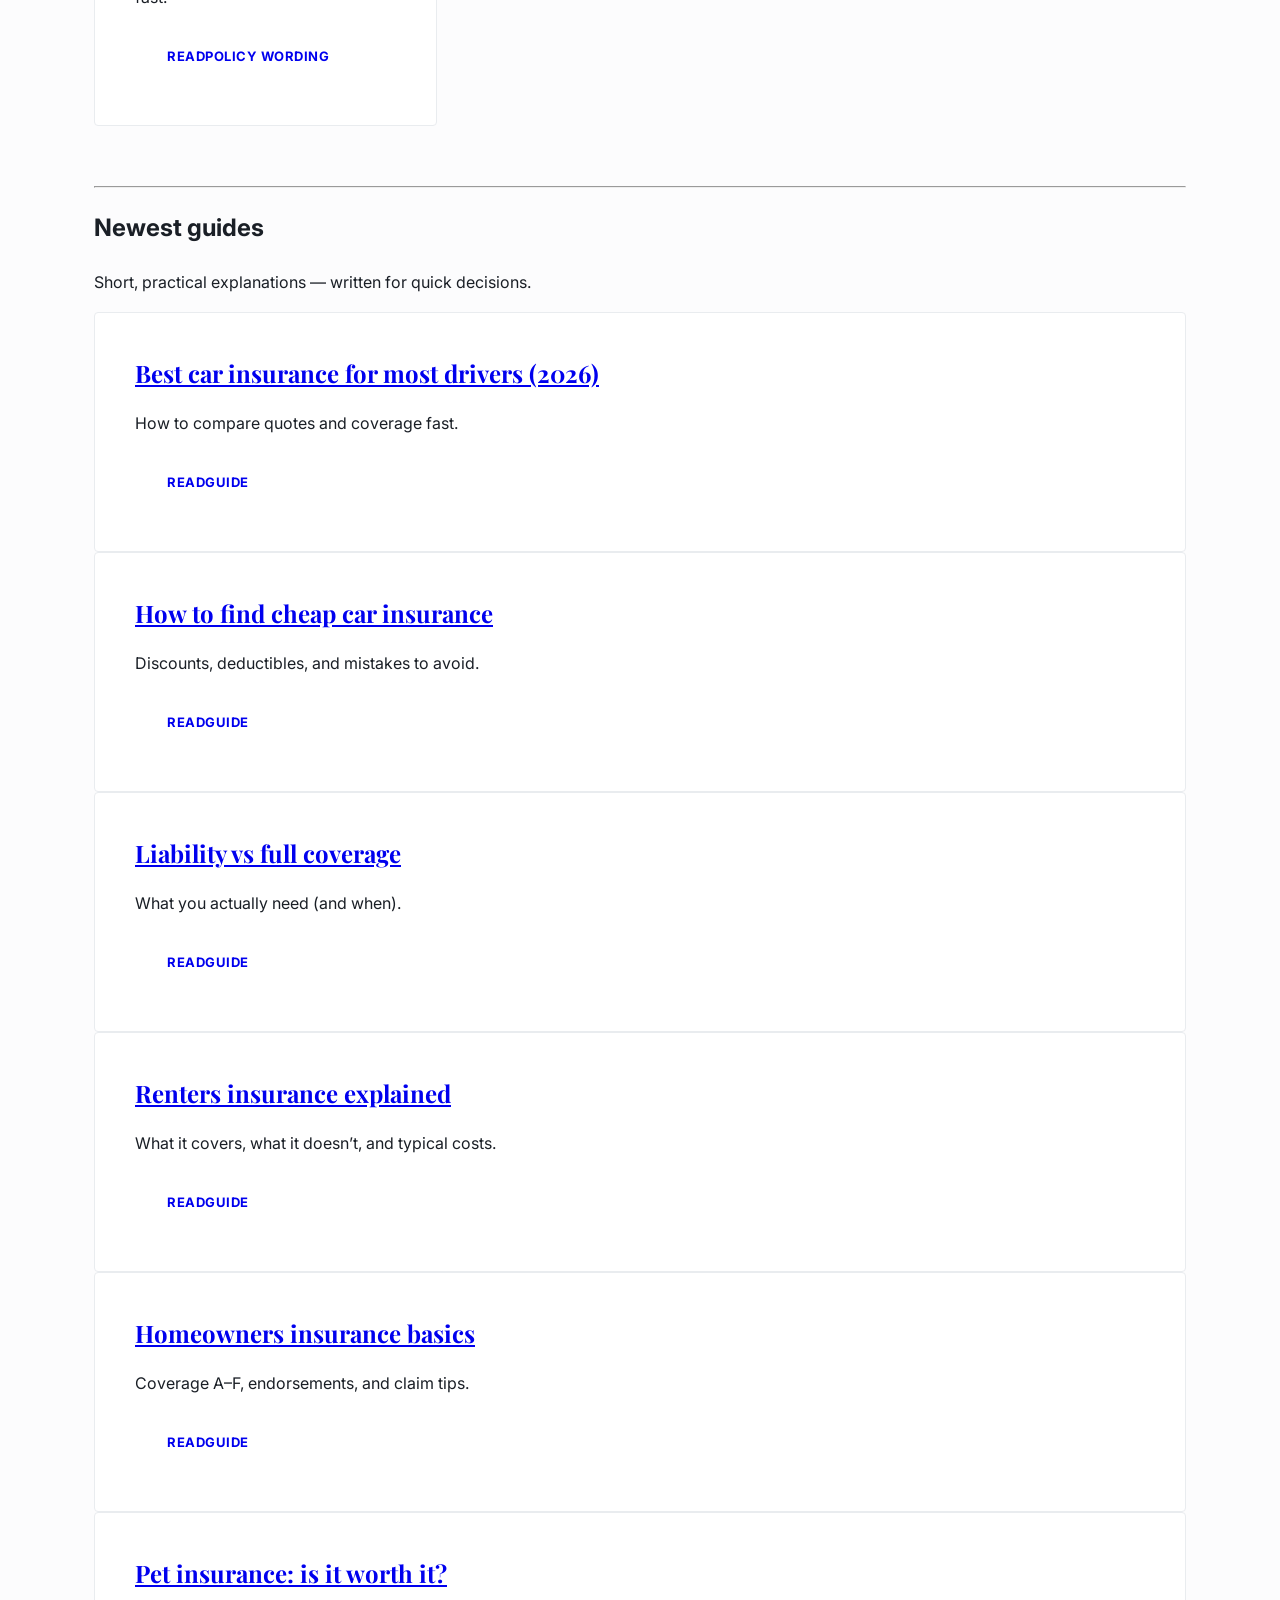
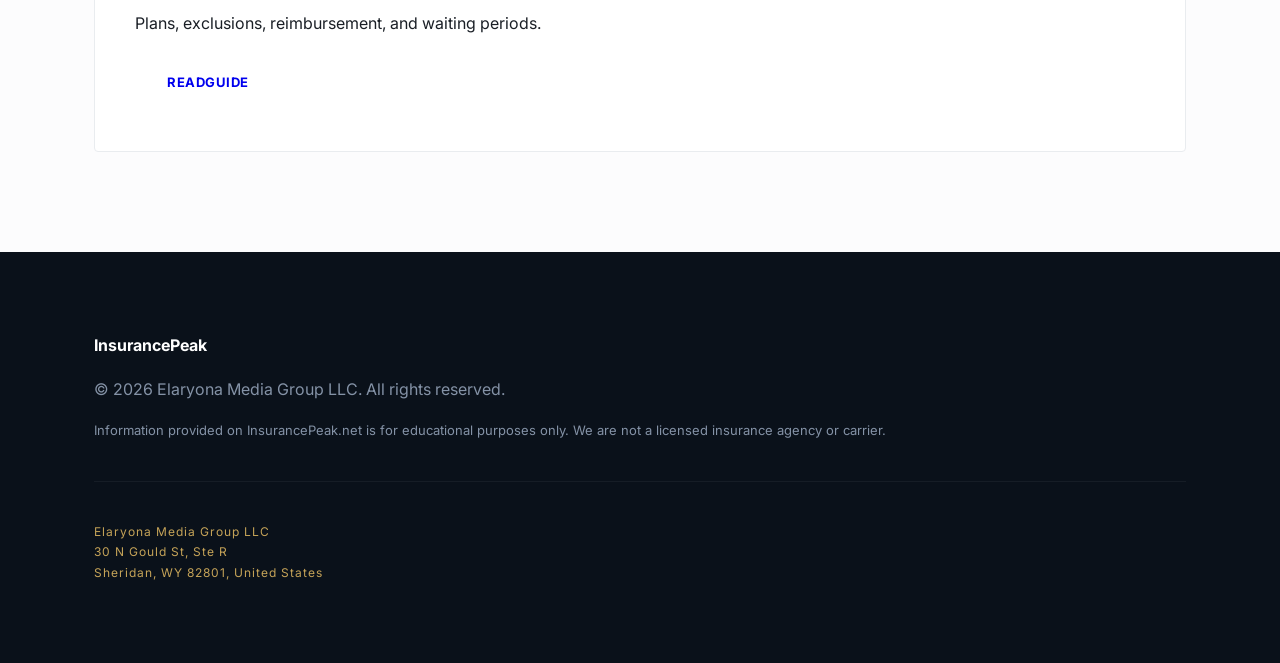
==== commit 10703f57: "Update index.html" ====
--- a/index.html
+++ b/index.html
@@ -7,38 +7,72 @@
 <title>InsurancePeak — Insurance guides for the US market</title><link href="https://insurancepeak.net/" rel="canonical"/>
 <meta content="Plain-English insurance guides for US consumers: car, renters, homeowners, and more." name="description"/>
 <style>
+@import url('https://fonts.googleapis.com/css2?family=Inter:wght@400;700&family=Playfair+Display:wght@700;900&display=swap');
+
 :root {
-  --bg: #f8fafc; --card: #ffffff; --text: #1e293b; --muted: #64748b;
-  --line: #e2e8f0; --accent: #0f172a; --gold: #b59f67;
-  --shadow: 0 4px 20px rgba(0,0,0,0.05); --radius: 12px;
-}
-.theme-dark {
-  --bg: #0f172a; --card: #1e293b; --text: #f1f5f9; --muted: #94a3b8;
-  --line: #334155; --shadow: 0 10px 30px rgba(0,0,0,0.3);
-}
-* { box-sizing: border-box; }
-body { margin: 0; font-family: 'Inter', -apple-system, sans-serif; background-color: var(--bg); color: var(--text); line-height: 1.6; }
-.container { max-width: 1040px; margin: 0 auto; padding: 0 18px; }
-header.site-header { background: #0f172a; border-bottom: 3px solid var(--gold); padding: 20px 0; color: #fff; }
-.header-inner { display: flex; align-items: center; justify-content: space-between; flex-wrap: wrap; }
-.brand { display: flex; align-items: center; gap: 12px; text-decoration: none; color: inherit; }
-.brand img { width: 45px !important; height: auto !important; display: block; } /* ZÄHMT DAS LOGO GARANTIERT */
-.brand-name .title { font-family: Georgia, serif; font-size: 24px; font-weight: 700; color: #fff; margin: 0; }
-.brand-name .tagline { font-size: 11px; opacity: 0.7; text-transform: uppercase; margin: 0; }
-nav.topnav { display: flex; gap: 15px; }
-nav.topnav a { color: #fff; font-weight: 600; text-decoration: none; font-size: 14px; }
-h1, h2, h3 { font-family: Georgia, serif; font-weight: 700; color: var(--accent); }
-.theme-dark h1, .theme-dark h2, .theme-dark h3 { color: #fff; }
-h1 { font-size: clamp(32px, 5vw, 48px); margin-bottom: 20px; line-height: 1.1; }
-.hero { padding: 40px 0; border-bottom: 1px solid var(--line); display: grid; grid-template-columns: 1.2fr 0.8fr; gap: 30px; }
-@media (max-width: 860px) { .hero { grid-template-columns: 1fr; } }
-.card { background: var(--card); border: 1px solid var(--line); border-radius: var(--radius); padding: 24px; box-shadow: var(--shadow); height: 100%; }
-.grid { display: grid; grid-template-columns: repeat(auto-fit, minmax(300px, 1fr)); gap: 20px; margin-top: 40px; }
-.btn { display: inline-flex; flex-direction: column; align-items: center; padding: 12px 24px; border-radius: 8px; text-decoration: none; font-weight: bold; transition: 0.3s; }
-.btn.accent { background: var(--accent); border: 1px solid var(--gold); color: #fff; }
-.btn.accent:hover { background: var(--gold); color: #0f172a; }
-.footer { background: #0f172a; color: #94a3b8; padding: 60px 0; border-top: 5px solid var(--gold); margin-top: 60px; }
-.footer-address { font-size: 13px; margin-top: 20px; line-height: 1.8; border-top: 1px solid rgba(255,255,255,0.1); padding-top: 20px; }
+  --bg: #fcfcfd; --card: #ffffff; --text: #1a1f26; --muted: #5e6b7a;
+  --line: #e9ecef; --accent: #0a111a; --gold: #c5a358;
+  --shadow: 0 12px 40px rgba(0,0,0,0.04); --radius: 16px;
+}
+
+* { box-sizing: border-box; -webkit-font-smoothing: antialiased; }
+body { margin: 0; font-family: 'Inter', sans-serif; background-color: var(--bg); color: var(--text); line-height: 1.7; }
+.container { max-width: 1140px; margin: 0 auto; padding: 0 24px; }
+
+/* Header - Ultra Clean */
+header.site-header { 
+  background: #0a111a; 
+  padding: 24px 0; 
+  border-bottom: 4px solid var(--gold); 
+  position: sticky; top: 0; z-index: 100;
+}
+.header-inner { display: flex; align-items: center; justify-content: space-between; }
+.brand { display: flex; align-items: center; gap: 16px; text-decoration: none; }
+.brand img { width: 42px !important; height: auto !important; filter: drop-shadow(0 2px 4px rgba(0,0,0,0.2)); }
+.brand-name .title { 
+  font-family: 'Playfair Display', serif; 
+  font-size: 26px; font-weight: 900; color: #fff; margin: 0; letter-spacing: -0.5px; 
+}
+.brand-name .tagline { font-size: 10px; color: var(--gold); font-weight: 700; text-transform: uppercase; letter-spacing: 1.5px; margin: 0; }
+
+nav.topnav { display: flex; gap: 24px; }
+nav.topnav a { color: rgba(255,255,255,0.8); font-weight: 600; text-decoration: none; font-size: 14px; transition: 0.3s; }
+nav.topnav a:hover { color: var(--gold); }
+
+/* Hero Section - The Magazine Look */
+.hero { padding: 100px 0 80px; display: grid; grid-template-columns: 1.1fr 0.9fr; gap: 60px; align-items: center; }
+h1 { 
+  font-family: 'Playfair Display', serif; 
+  font-size: clamp(40px, 6vw, 64px); 
+  line-height: 1.05; margin-bottom: 24px; color: var(--accent); 
+}
+.lead { font-size: 20px; color: var(--muted); margin-bottom: 32px; font-weight: 400; max-width: 500px; }
+
+/* Buttons - Premium Feel */
+.btn { 
+  display: inline-flex; align-items: center; padding: 18px 32px; border-radius: 4px; 
+  text-decoration: none; font-weight: 700; transition: all 0.4s cubic-bezier(0.165, 0.84, 0.44, 1);
+  letter-spacing: 0.5px; text-transform: uppercase; font-size: 13px;
+}
+.btn.accent { background: var(--accent); color: #fff; border: 1px solid var(--accent); }
+.btn.accent:hover { background: #fff; color: var(--accent); border-color: var(--accent); transform: translateY(-3px); }
+
+/* Content Cards */
+.grid { display: grid; grid-template-columns: repeat(auto-fit, minmax(320px, 1fr)); gap: 32px; margin: 60px 0; }
+.card { 
+  background: var(--card); border: 1px solid var(--line); border-radius: 4px; 
+  padding: 40px; transition: 0.4s; position: relative; overflow: hidden;
+}
+.card:hover { transform: translateY(-10px); box-shadow: 0 30px 60px rgba(0,0,0,0.08); border-color: var(--gold); }
+.card h3 { font-family: 'Playfair Display', serif; font-size: 24px; margin: 0 0 16px; color: var(--accent); }
+
+/* Footer - The Wyoming Sign-off */
+.footer { background: #0a111a; color: #8492a6; padding: 80px 0; margin-top: 100px; }
+.footer b { color: #fff; font-family: 'Playfair Display', serif; font-size: 20px; display: block; margin-bottom: 20px; }
+.footer-address { 
+  margin-top: 40px; padding-top: 40px; border-top: 1px solid rgba(255,255,255,0.05); 
+  font-size: 12px; letter-spacing: 1px; color: var(--gold);
+}
 </style>
 </head>
 <body>
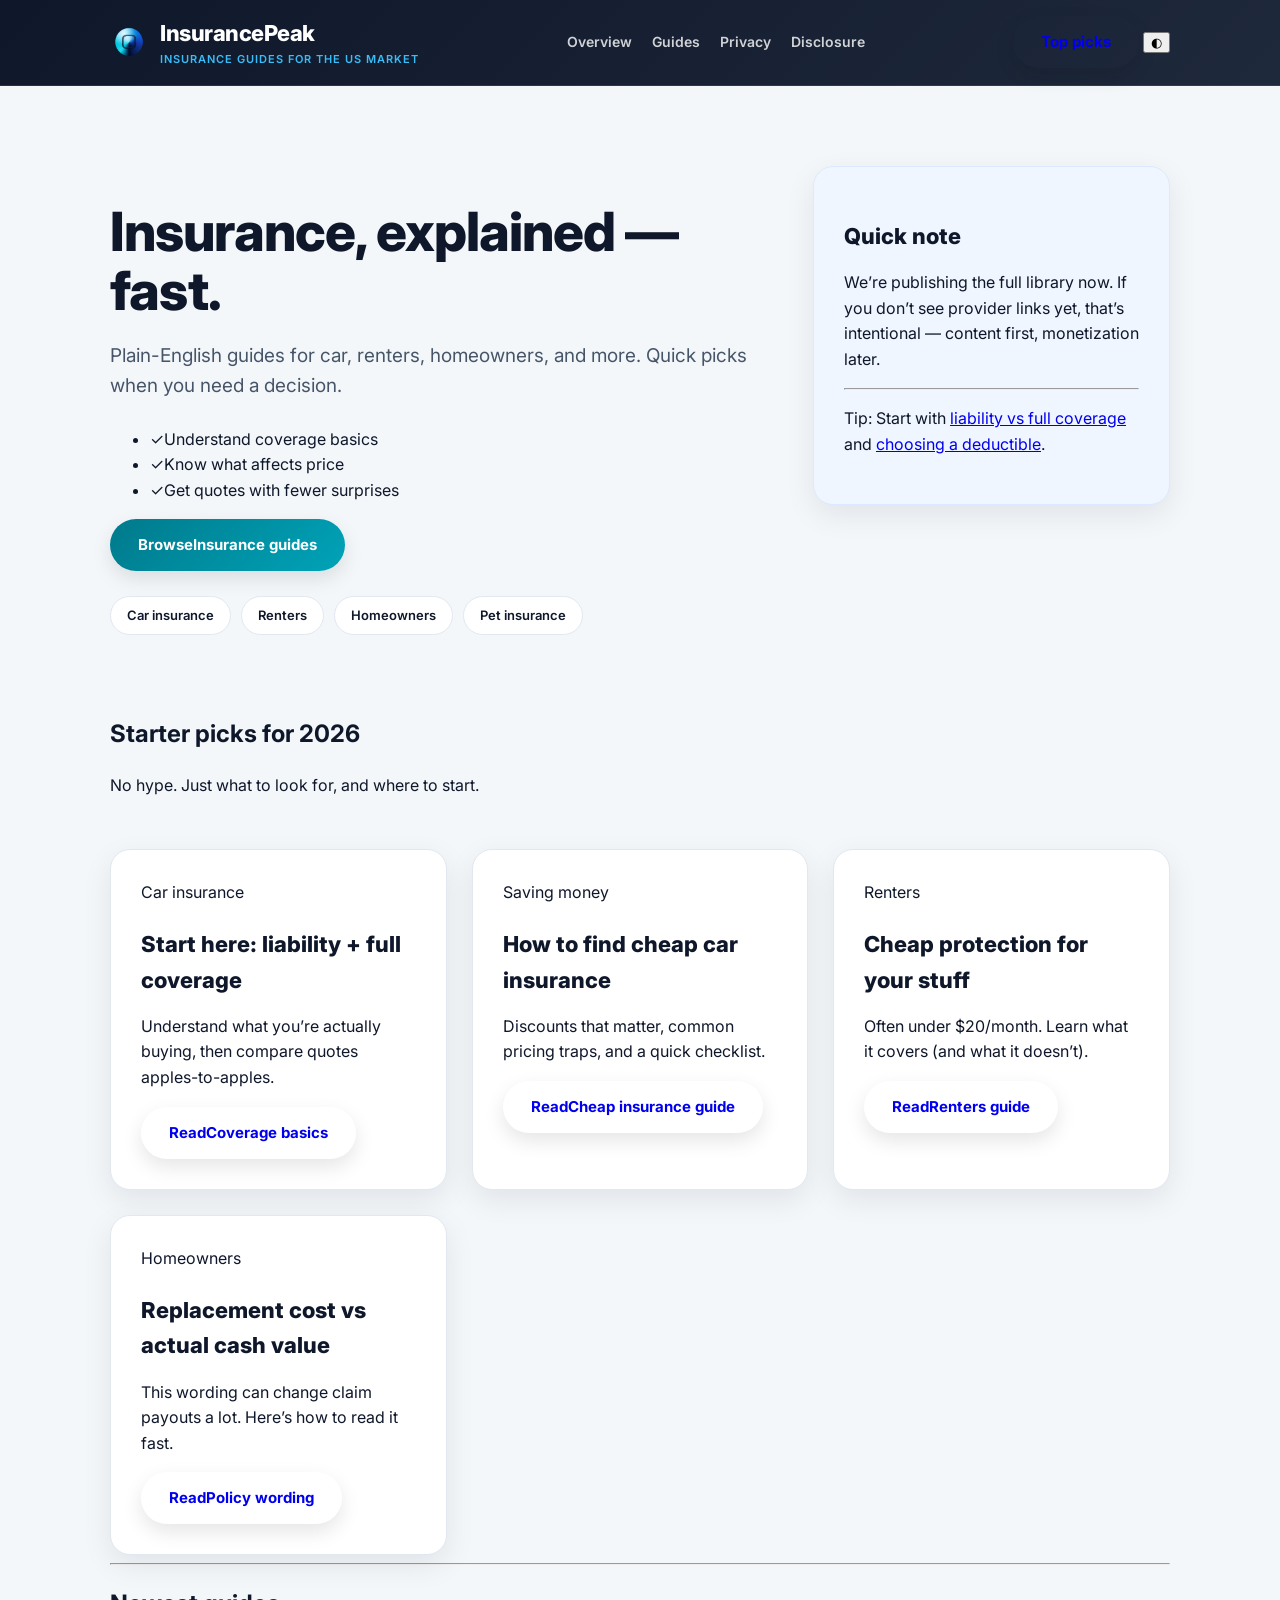
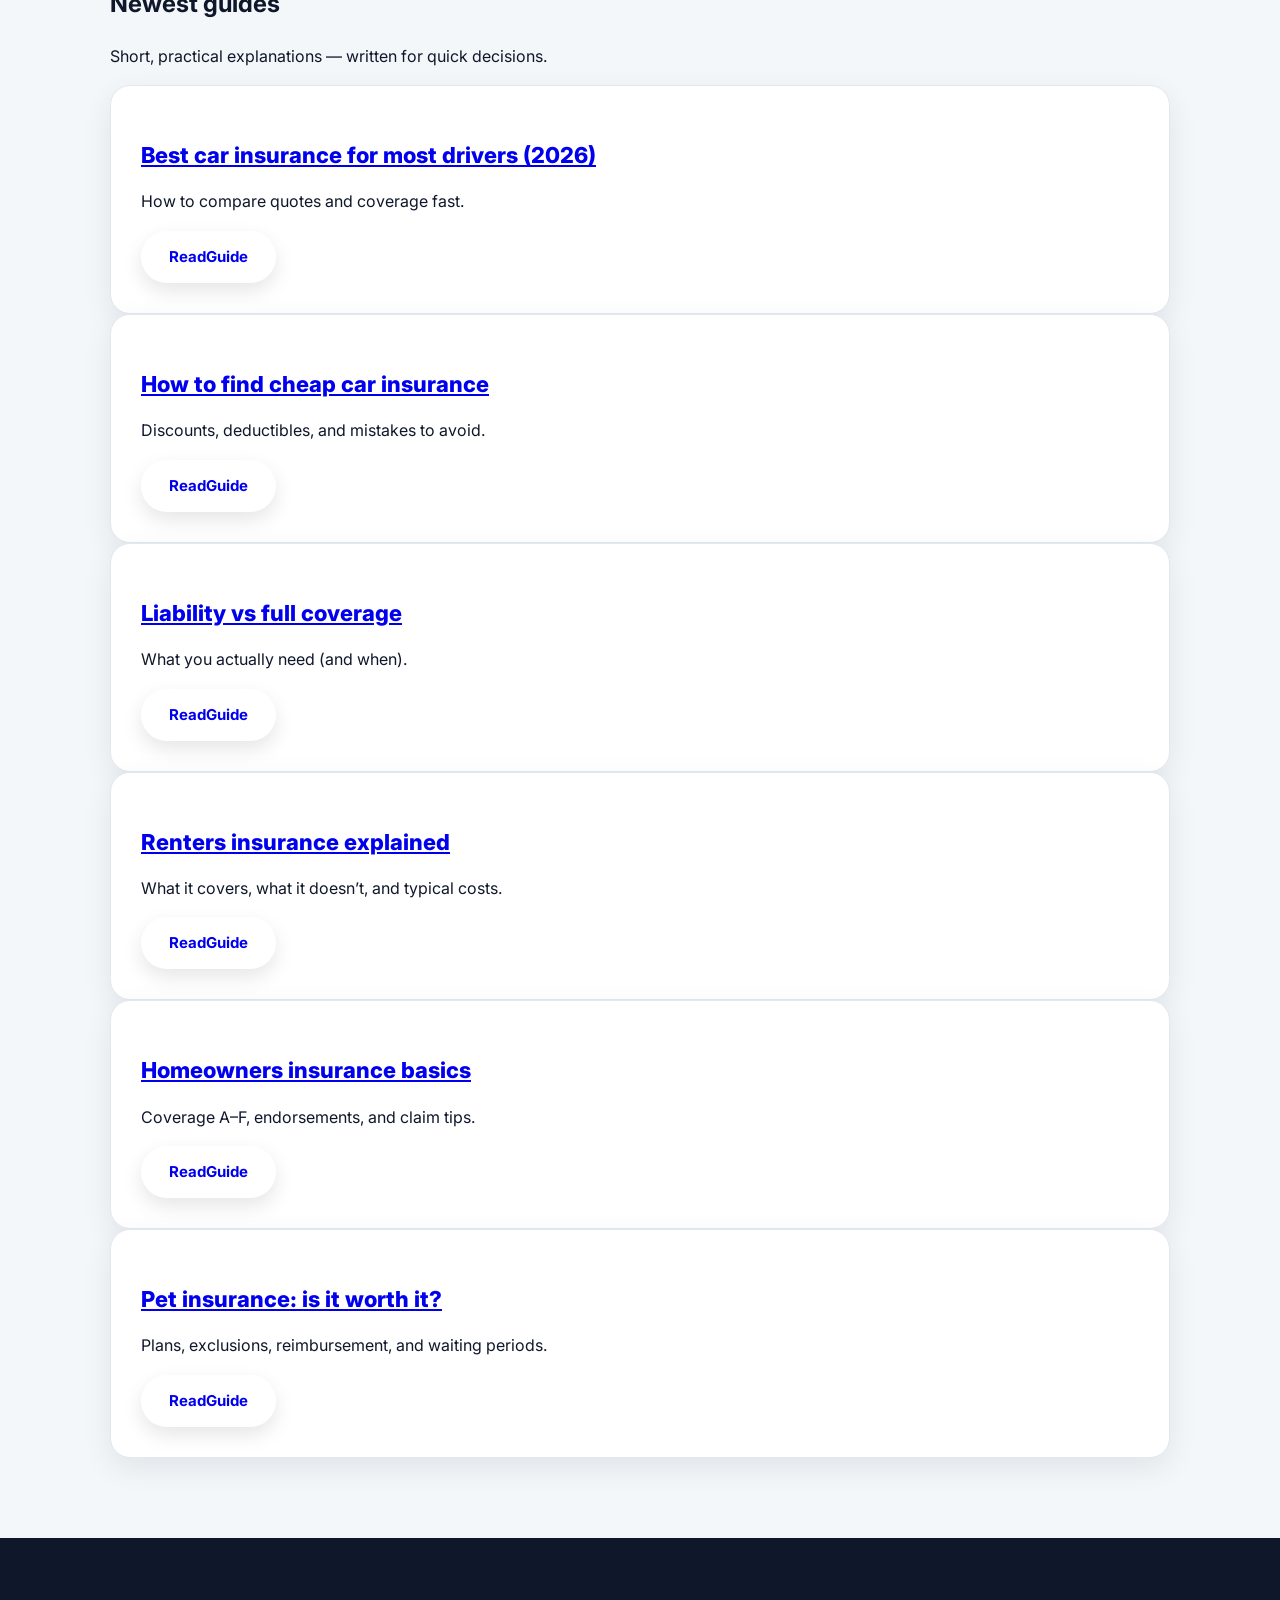
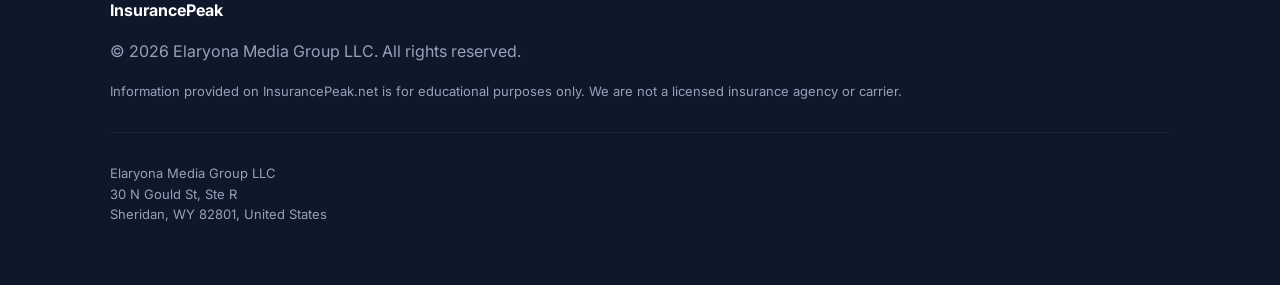
==== commit c9cbf263: "Update index.html" ====
--- a/index.html
+++ b/index.html
@@ -7,71 +7,68 @@
 <title>InsurancePeak — Insurance guides for the US market</title><link href="https://insurancepeak.net/" rel="canonical"/>
 <meta content="Plain-English insurance guides for US consumers: car, renters, homeowners, and more." name="description"/>
 <style>
-@import url('https://fonts.googleapis.com/css2?family=Inter:wght@400;700&family=Playfair+Display:wght@700;900&display=swap');
+@import url('https://fonts.googleapis.com/css2?family=Inter:wght@400;600;800&display=swap');
 
 :root {
-  --bg: #fcfcfd; --card: #ffffff; --text: #1a1f26; --muted: #5e6b7a;
-  --line: #e9ecef; --accent: #0a111a; --gold: #c5a358;
-  --shadow: 0 12px 40px rgba(0,0,0,0.04); --radius: 16px;
+  --bg: #f3f7fa; --card: #ffffff; --text: #0f172a; --muted: #475569;
+  --line: #e2e8f0; --accent: #007a8c; --shadow: 0 10px 30px rgba(2,6,23,0.08);
+  --radius: 20px;
 }
 
 * { box-sizing: border-box; -webkit-font-smoothing: antialiased; }
-body { margin: 0; font-family: 'Inter', sans-serif; background-color: var(--bg); color: var(--text); line-height: 1.7; }
-.container { max-width: 1140px; margin: 0 auto; padding: 0 24px; }
-
-/* Header - Ultra Clean */
+body { margin: 0; font-family: 'Inter', sans-serif; background-color: var(--bg); color: var(--text); line-height: 1.6; }
+.container { max-width: 1100px; margin: 0 auto; padding: 0 20px; }
+
+/* Modern Header */
 header.site-header { 
-  background: #0a111a; 
-  padding: 24px 0; 
-  border-bottom: 4px solid var(--gold); 
-  position: sticky; top: 0; z-index: 100;
+  background: linear-gradient(135deg, #0f172a 0%, #1e293b 100%); 
+  padding: 16px 0; border-bottom: 1px solid rgba(255,255,255,0.1);
 }
 .header-inner { display: flex; align-items: center; justify-content: space-between; }
-.brand { display: flex; align-items: center; gap: 16px; text-decoration: none; }
-.brand img { width: 42px !important; height: auto !important; filter: drop-shadow(0 2px 4px rgba(0,0,0,0.2)); }
-.brand-name .title { 
-  font-family: 'Playfair Display', serif; 
-  font-size: 26px; font-weight: 900; color: #fff; margin: 0; letter-spacing: -0.5px; 
-}
-.brand-name .tagline { font-size: 10px; color: var(--gold); font-weight: 700; text-transform: uppercase; letter-spacing: 1.5px; margin: 0; }
-
-nav.topnav { display: flex; gap: 24px; }
-nav.topnav a { color: rgba(255,255,255,0.8); font-weight: 600; text-decoration: none; font-size: 14px; transition: 0.3s; }
-nav.topnav a:hover { color: var(--gold); }
-
-/* Hero Section - The Magazine Look */
-.hero { padding: 100px 0 80px; display: grid; grid-template-columns: 1.1fr 0.9fr; gap: 60px; align-items: center; }
-h1 { 
-  font-family: 'Playfair Display', serif; 
-  font-size: clamp(40px, 6vw, 64px); 
-  line-height: 1.05; margin-bottom: 24px; color: var(--accent); 
-}
-.lead { font-size: 20px; color: var(--muted); margin-bottom: 32px; font-weight: 400; max-width: 500px; }
-
-/* Buttons - Premium Feel */
+.brand { display: flex; align-items: center; gap: 12px; text-decoration: none; }
+.brand img { width: 38px !important; height: auto !important; }
+.brand-name .title { font-size: 22px; font-weight: 800; color: #fff; margin: 0; letter-spacing: -0.5px; }
+.brand-name .tagline { font-size: 11px; color: #38bdf8; font-weight: 600; text-transform: uppercase; letter-spacing: 1px; margin: 0; }
+
+nav.topnav { display: flex; gap: 20px; }
+nav.topnav a { color: rgba(255,255,255,0.8); font-weight: 600; text-decoration: none; font-size: 14px; }
+nav.topnav a:hover { color: #fff; }
+
+/* Hero Section - Modern & Clean */
+.hero { padding: 80px 0 60px; display: grid; grid-template-columns: 1.3fr 0.7fr; gap: 40px; align-items: start; }
+h1 { font-size: clamp(36px, 5vw, 54px); font-weight: 800; line-height: 1.1; margin-bottom: 20px; color: #0f172a; letter-spacing: -1px; }
+.lead { font-size: 19px; color: var(--muted); margin-bottom: 25px; }
+
+/* Die geliebten Buttons & Chips */
 .btn { 
-  display: inline-flex; align-items: center; padding: 18px 32px; border-radius: 4px; 
-  text-decoration: none; font-weight: 700; transition: all 0.4s cubic-bezier(0.165, 0.84, 0.44, 1);
-  letter-spacing: 0.5px; text-transform: uppercase; font-size: 13px;
-}
-.btn.accent { background: var(--accent); color: #fff; border: 1px solid var(--accent); }
-.btn.accent:hover { background: #fff; color: var(--accent); border-color: var(--accent); transform: translateY(-3px); }
-
-/* Content Cards */
-.grid { display: grid; grid-template-columns: repeat(auto-fit, minmax(320px, 1fr)); gap: 32px; margin: 60px 0; }
-.card { 
-  background: var(--card); border: 1px solid var(--line); border-radius: 4px; 
-  padding: 40px; transition: 0.4s; position: relative; overflow: hidden;
-}
-.card:hover { transform: translateY(-10px); box-shadow: 0 30px 60px rgba(0,0,0,0.08); border-color: var(--gold); }
-.card h3 { font-family: 'Playfair Display', serif; font-size: 24px; margin: 0 0 16px; color: var(--accent); }
-
-/* Footer - The Wyoming Sign-off */
-.footer { background: #0a111a; color: #8492a6; padding: 80px 0; margin-top: 100px; }
-.footer b { color: #fff; font-family: 'Playfair Display', serif; font-size: 20px; display: block; margin-bottom: 20px; }
+  display: inline-flex; align-items: center; padding: 14px 28px; border-radius: 99px; 
+  text-decoration: none; font-weight: 700; transition: 0.3s; font-size: 15px;
+  box-shadow: 0 8px 20px rgba(0,0,0,0.1);
+}
+.btn.accent { 
+  background: linear-gradient(135deg, #007a8c 0%, #00a3b8 100%); 
+  color: #fff; border: none; 
+}
+.btn.accent:hover { transform: translateY(-2px); box-shadow: 0 12px 25px rgba(0,122,140,0.3); }
+
+.chips { display: flex; flex-wrap: wrap; gap: 10px; margin-top: 25px; }
+.chip { 
+  padding: 8px 16px; border-radius: 99px; background: #fff; border: 1px solid var(--line);
+  color: #0f172a; font-weight: 600; font-size: 13px; text-decoration: none; transition: 0.2s;
+}
+.chip:hover { border-color: #007a8c; color: #007a8c; background: #f0f9fa; }
+
+/* Cards */
+.grid { display: grid; grid-template-columns: repeat(auto-fit, minmax(300px, 1fr)); gap: 25px; margin-top: 50px; }
+.card { background: var(--card); border: 1px solid var(--line); border-radius: var(--radius); padding: 30px; box-shadow: var(--shadow); }
+.card h3 { font-size: 22px; font-weight: 800; margin-bottom: 12px; color: #0f172a; }
+.note { background: #eff6ff; border-color: #dbeafe; }
+
+/* Footer */
+.footer { background: #0f172a; color: #94a3b8; padding: 60px 0; margin-top: 80px; }
 .footer-address { 
-  margin-top: 40px; padding-top: 40px; border-top: 1px solid rgba(255,255,255,0.05); 
-  font-size: 12px; letter-spacing: 1px; color: var(--gold);
+  margin-top: 30px; padding-top: 30px; border-top: 1px solid rgba(255,255,255,0.05); 
+  font-size: 13px; line-height: 1.6; 
 }
 </style>
 </head>
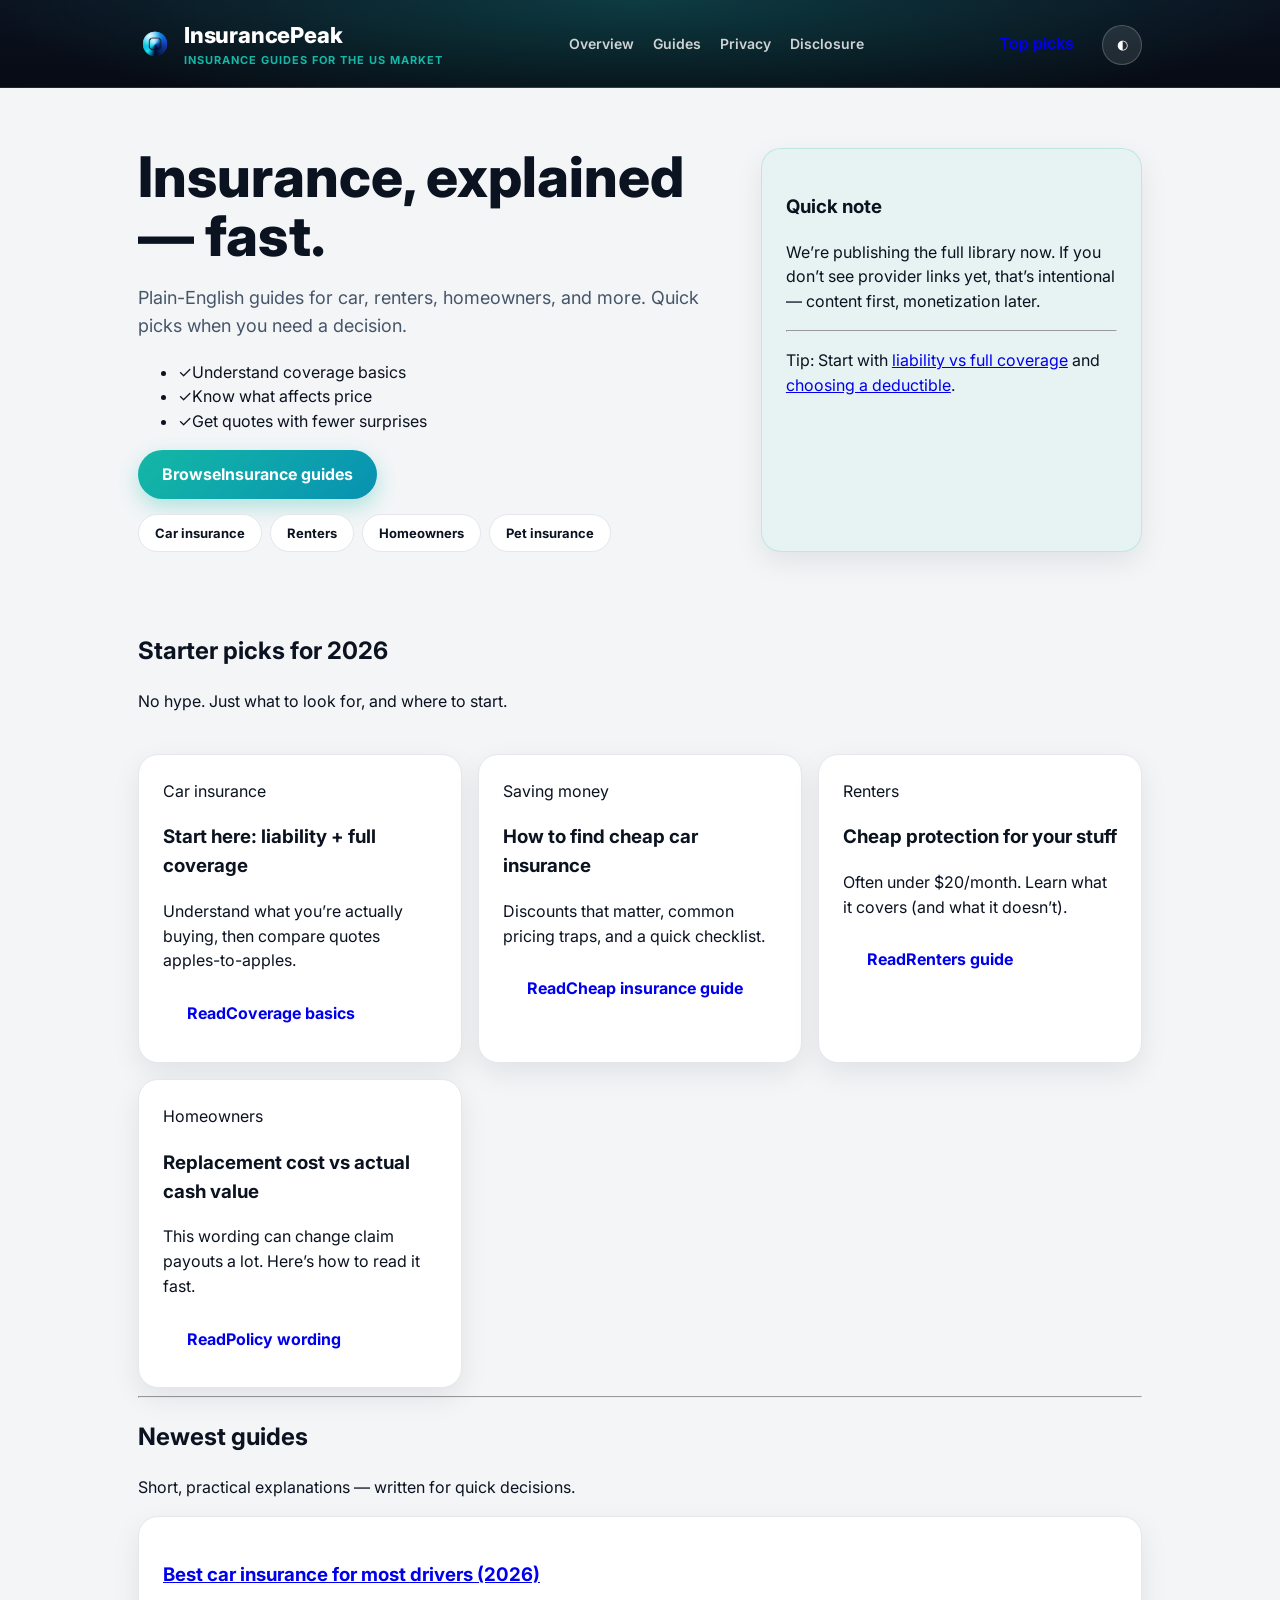
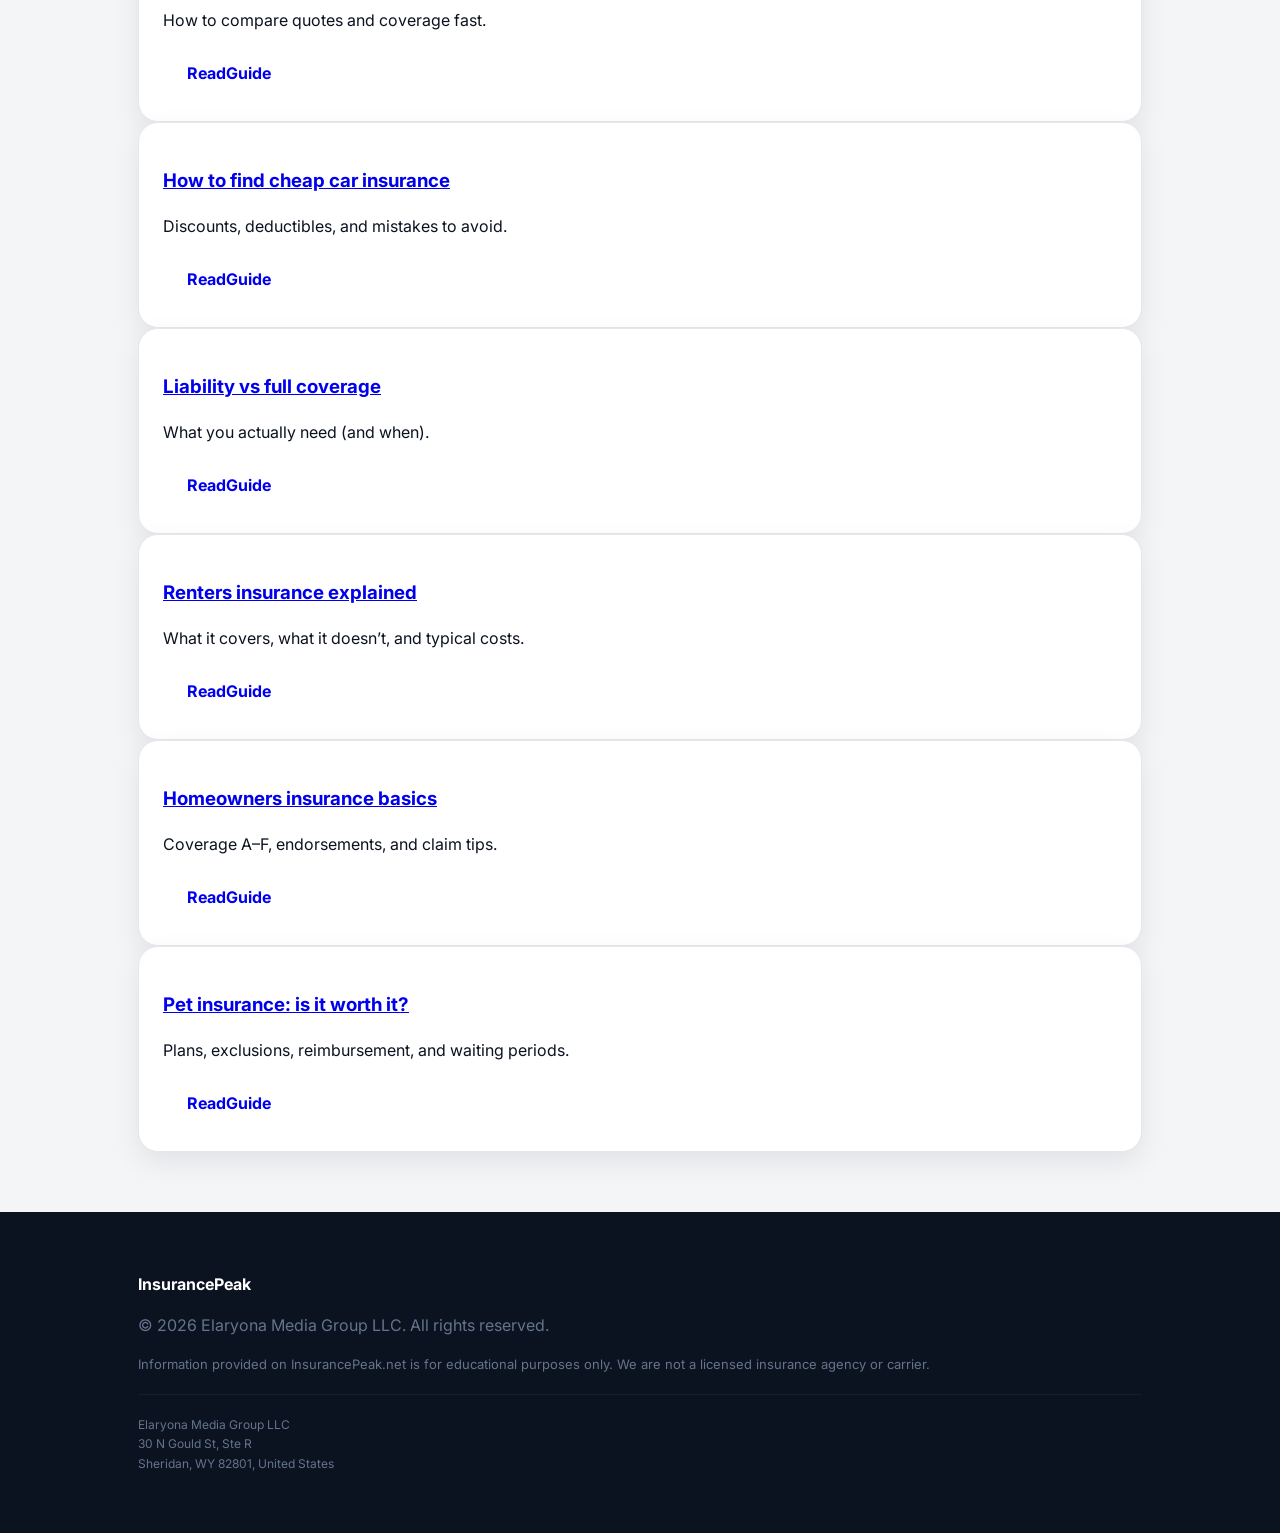
==== commit 89b61d91: "Update index.html" ====
--- a/index.html
+++ b/index.html
@@ -10,65 +10,76 @@
 @import url('https://fonts.googleapis.com/css2?family=Inter:wght@400;600;800&display=swap');
 
 :root {
-  --bg: #f3f7fa; --card: #ffffff; --text: #0f172a; --muted: #475569;
-  --line: #e2e8f0; --accent: #007a8c; --shadow: 0 10px 30px rgba(2,6,23,0.08);
-  --radius: 20px;
+  --bg: #f3f5f7; --card: #ffffff; --text: #0b1220; --muted: #475569;
+  --line: #e5e7eb; --accent: #14b8a6; --accent2: #0891b2;
+  --shadow: 0 10px 28px rgba(2,6,23,.08); --radius: 18px;
+}
+
+.theme-dark {
+  --bg: #0b1220; --card: rgba(255,255,255,.06); --text: #f1f5f9;
+  --muted: #94a3b8; --line: rgba(255,255,255,.1);
 }
 
 * { box-sizing: border-box; -webkit-font-smoothing: antialiased; }
-body { margin: 0; font-family: 'Inter', sans-serif; background-color: var(--bg); color: var(--text); line-height: 1.6; }
-.container { max-width: 1100px; margin: 0 auto; padding: 0 20px; }
-
-/* Modern Header */
-header.site-header { 
-  background: linear-gradient(135deg, #0f172a 0%, #1e293b 100%); 
-  padding: 16px 0; border-bottom: 1px solid rgba(255,255,255,0.1);
-}
-.header-inner { display: flex; align-items: center; justify-content: space-between; }
+body { 
+  margin: 0; font-family: 'Inter', sans-serif; background: var(--bg); color: var(--text); 
+  line-height: 1.55; transition: background 0.3s, color 0.3s;
+}
+
+.container { max-width: 1040px; margin: 0 auto; padding: 0 18px; }
+
+/* Header - VPNPeak Style */
+header.site-header {
+  background: radial-gradient(1200px 220px at 50% 0%, rgba(20,184,166,.25), transparent 55%),
+              linear-gradient(180deg, #0b1220 0%, #070b14 100%);
+  color: #fff; padding: 18px 0; border-bottom: 1px solid rgba(255,255,255,.08);
+}
+.header-inner { display: flex; align-items: center; justify-content: space-between; flex-wrap: wrap; gap: 20px; }
 .brand { display: flex; align-items: center; gap: 12px; text-decoration: none; }
-.brand img { width: 38px !important; height: auto !important; }
-.brand-name .title { font-size: 22px; font-weight: 800; color: #fff; margin: 0; letter-spacing: -0.5px; }
-.brand-name .tagline { font-size: 11px; color: #38bdf8; font-weight: 600; text-transform: uppercase; letter-spacing: 1px; margin: 0; }
-
-nav.topnav { display: flex; gap: 20px; }
-nav.topnav a { color: rgba(255,255,255,0.8); font-weight: 600; text-decoration: none; font-size: 14px; }
-nav.topnav a:hover { color: #fff; }
-
-/* Hero Section - Modern & Clean */
-.hero { padding: 80px 0 60px; display: grid; grid-template-columns: 1.3fr 0.7fr; gap: 40px; align-items: start; }
-h1 { font-size: clamp(36px, 5vw, 54px); font-weight: 800; line-height: 1.1; margin-bottom: 20px; color: #0f172a; letter-spacing: -1px; }
-.lead { font-size: 19px; color: var(--muted); margin-bottom: 25px; }
-
-/* Die geliebten Buttons & Chips */
+.brand img { width: 34px !important; height: auto !important; }
+.brand-name .title { font-size: 22px; font-weight: 800; color: #fff; margin: 0; letter-spacing: -.2px; }
+.brand-name .tagline { font-size: 11px; color: #14b8a6; font-weight: 700; text-transform: uppercase; letter-spacing: 1px; }
+
+nav.topnav a { color: rgba(255,255,255,0.8); text-decoration: none; font-weight: 600; font-size: 14px; margin-left: 15px; }
+
+/* Buttons & Chips - The VPNPeak Glow */
 .btn { 
-  display: inline-flex; align-items: center; padding: 14px 28px; border-radius: 99px; 
-  text-decoration: none; font-weight: 700; transition: 0.3s; font-size: 15px;
-  box-shadow: 0 8px 20px rgba(0,0,0,0.1);
+  display: inline-flex; align-items: center; padding: 12px 24px; border-radius: 99px; 
+  font-weight: 700; text-decoration: none; transition: 0.3s;
 }
 .btn.accent { 
-  background: linear-gradient(135deg, #007a8c 0%, #00a3b8 100%); 
-  color: #fff; border: none; 
-}
-.btn.accent:hover { transform: translateY(-2px); box-shadow: 0 12px 25px rgba(0,122,140,0.3); }
-
-.chips { display: flex; flex-wrap: wrap; gap: 10px; margin-top: 25px; }
+  background: linear-gradient(135deg, #14b8a6, #0891b2); color: #fff; border: none;
+  box-shadow: 0 8px 20px rgba(20,184,166,0.3);
+}
+.btn.accent:hover { transform: translateY(-2px); filter: brightness(1.1); }
+
+.chips { display: flex; flex-wrap: wrap; gap: 8px; margin-top: 15px; }
 .chip { 
-  padding: 8px 16px; border-radius: 99px; background: #fff; border: 1px solid var(--line);
-  color: #0f172a; font-weight: 600; font-size: 13px; text-decoration: none; transition: 0.2s;
-}
-.chip:hover { border-color: #007a8c; color: #007a8c; background: #f0f9fa; }
-
-/* Cards */
-.grid { display: grid; grid-template-columns: repeat(auto-fit, minmax(300px, 1fr)); gap: 25px; margin-top: 50px; }
-.card { background: var(--card); border: 1px solid var(--line); border-radius: var(--radius); padding: 30px; box-shadow: var(--shadow); }
-.card h3 { font-size: 22px; font-weight: 800; margin-bottom: 12px; color: #0f172a; }
-.note { background: #eff6ff; border-color: #dbeafe; }
+  padding: 8px 16px; border-radius: 99px; background: var(--card); border: 1px solid var(--line);
+  color: var(--text); font-weight: 700; font-size: 13px; text-decoration: none;
+}
+
+/* Hero Section */
+.hero { padding: 60px 0; display: grid; grid-template-columns: 1.4fr 0.9fr; gap: 30px; align-items: start; }
+h1 { font-size: clamp(32px, 5vw, 56px); font-weight: 800; line-height: 1.05; margin: 0 0 15px; color: var(--text); }
+.lead { font-size: 18px; color: var(--muted); margin-bottom: 20px; }
+
+/* Cards & Grid */
+.card { 
+  background: var(--card); border: 1px solid var(--line); border-radius: 20px; 
+  padding: 24px; box-shadow: var(--shadow); height: 100%;
+}
+.card.note { background: rgba(20,184,166,0.05); border-color: rgba(20,184,166,0.2); }
+.grid { display: grid; grid-template-columns: repeat(auto-fit, minmax(300px, 1fr)); gap: 16px; margin-top: 40px; }
 
 /* Footer */
-.footer { background: #0f172a; color: #94a3b8; padding: 60px 0; margin-top: 80px; }
-.footer-address { 
-  margin-top: 30px; padding-top: 30px; border-top: 1px solid rgba(255,255,255,0.05); 
-  font-size: 13px; line-height: 1.6; 
+.footer { background: #0b1220; color: #64748b; padding: 60px 0; margin-top: 60px; }
+.footer-address { margin-top: 20px; font-size: 12px; line-height: 1.6; border-top: 1px solid rgba(255,255,255,0.05); padding-top: 20px; }
+
+/* Theme Toggle Button */
+.theme-toggle {
+  background: rgba(255,255,255,0.1); border: 1px solid rgba(255,255,255,0.2);
+  color: #fff; width: 40px; height: 40px; border-radius: 50%; cursor: pointer;
 }
 </style>
 </head>
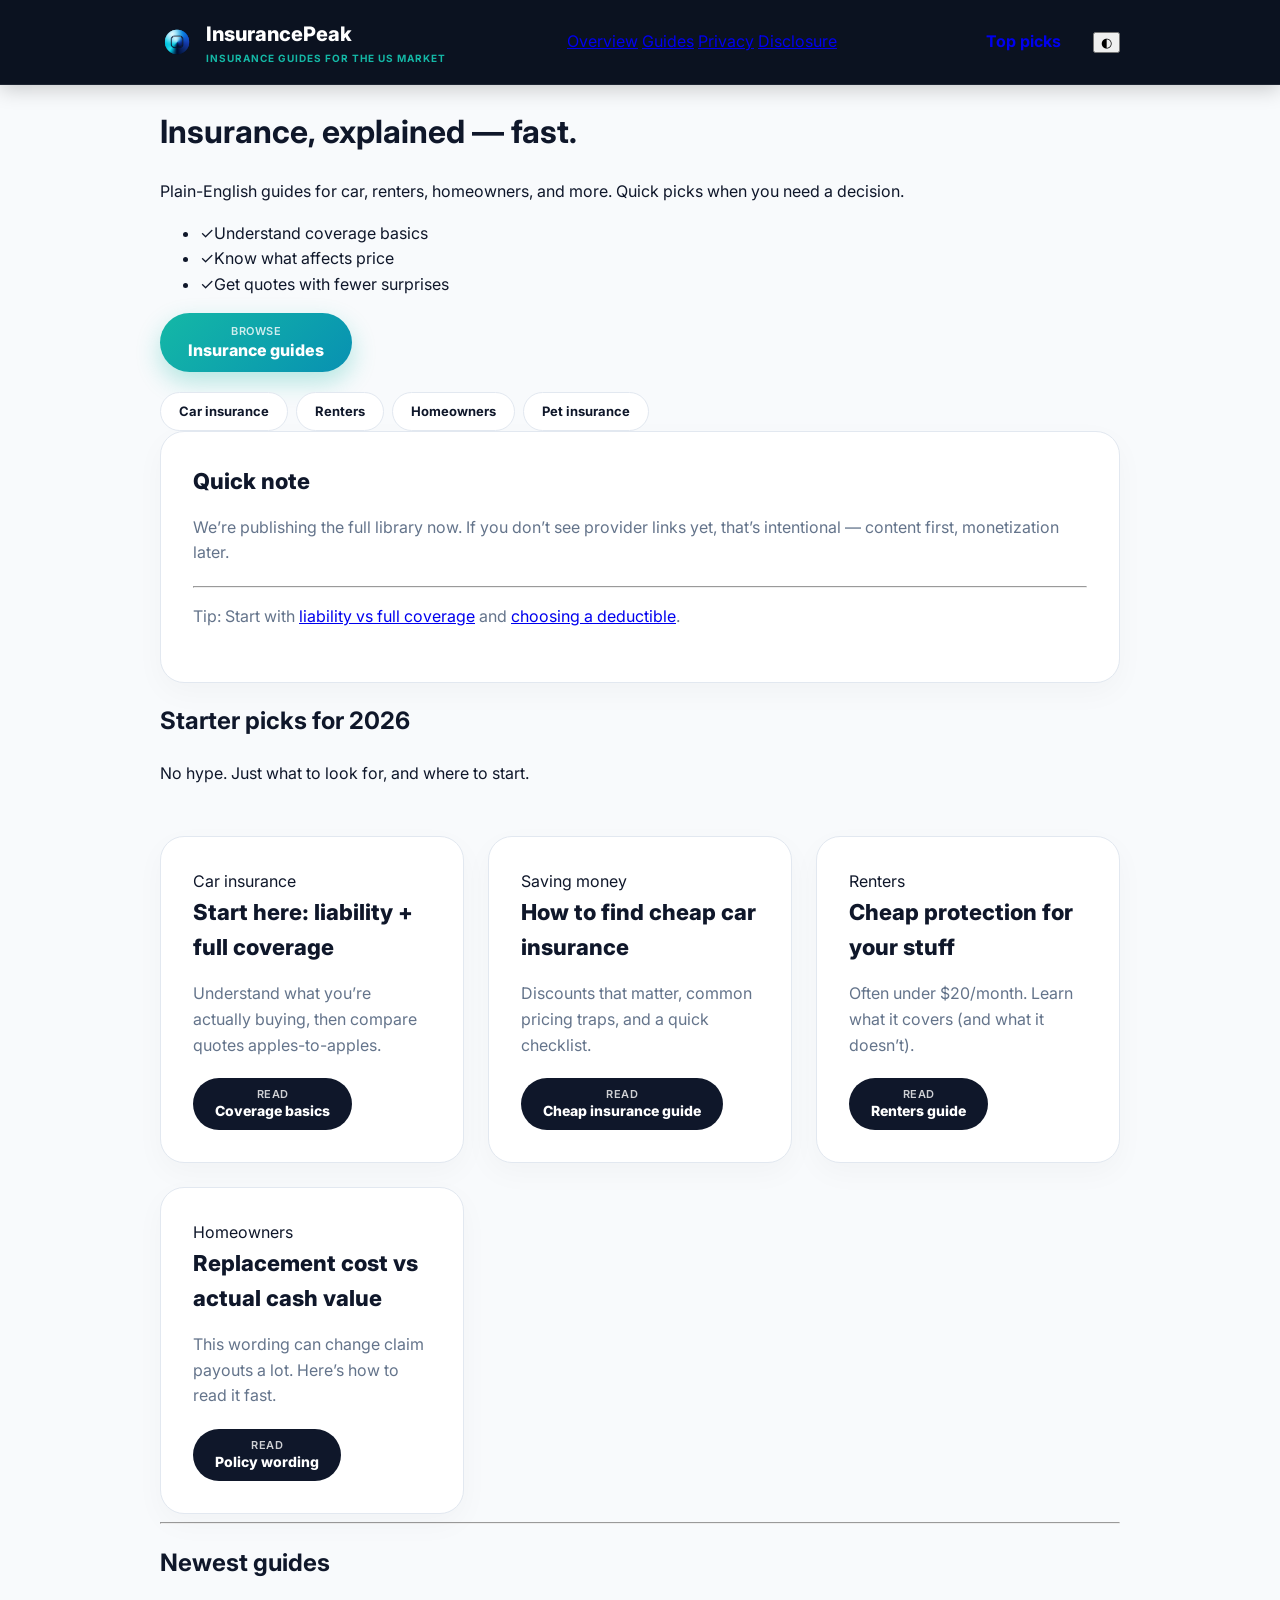
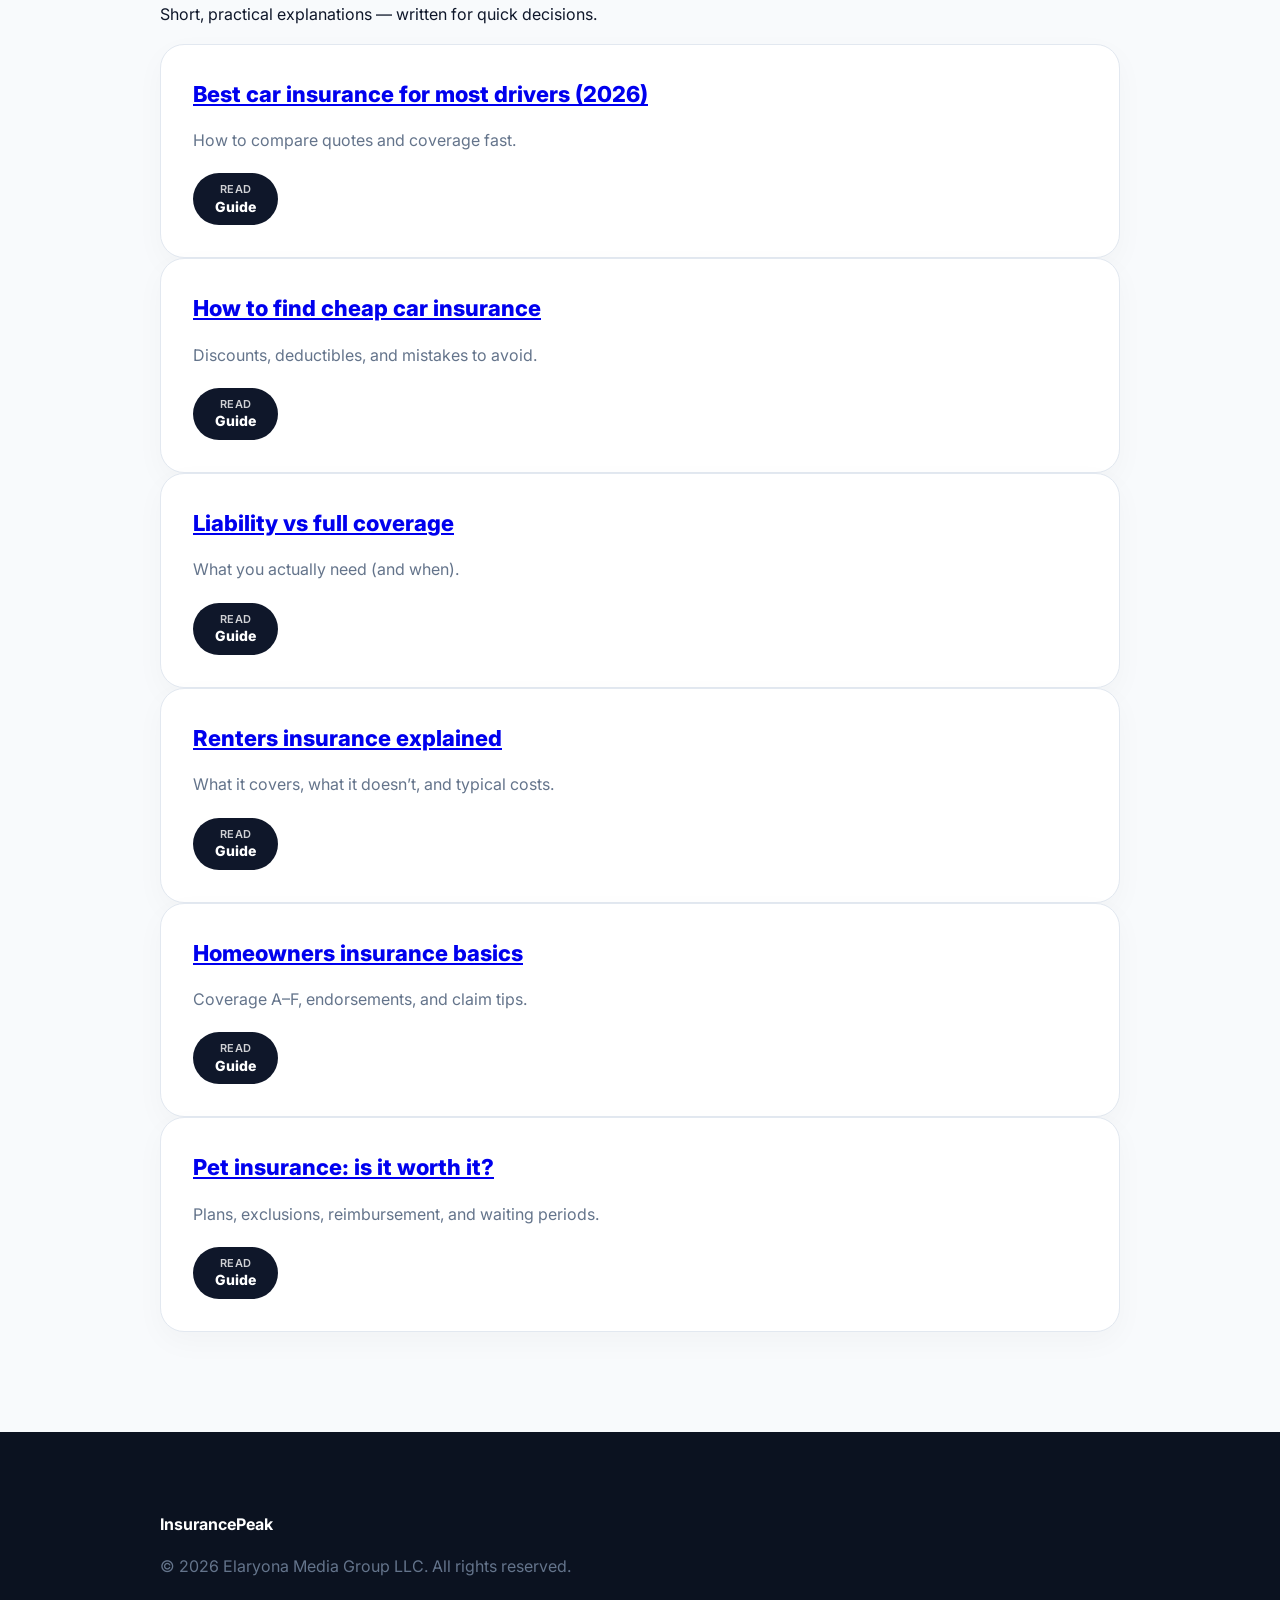
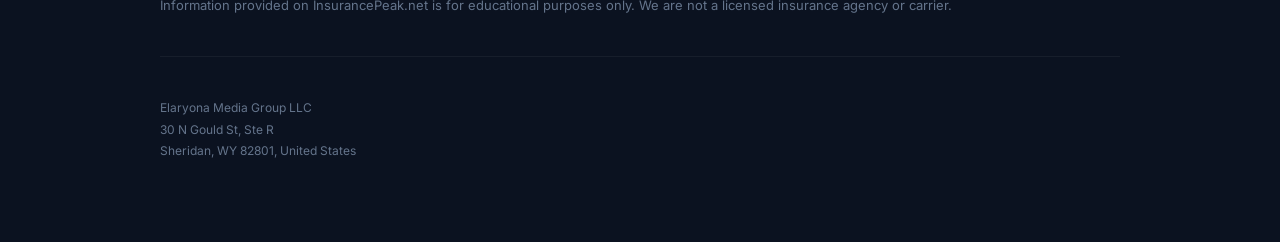
==== commit efc9b103: "Update index.html" ====
--- a/index.html
+++ b/index.html
@@ -7,80 +7,72 @@
 <title>InsurancePeak — Insurance guides for the US market</title><link href="https://insurancepeak.net/" rel="canonical"/>
 <meta content="Plain-English insurance guides for US consumers: car, renters, homeowners, and more." name="description"/>
 <style>
-@import url('https://fonts.googleapis.com/css2?family=Inter:wght@400;600;800&display=swap');
+@import url('https://fonts.googleapis.com/css2?family=Inter:wght@400;600;700;800&display=swap');
 
 :root {
-  --bg: #f3f5f7; --card: #ffffff; --text: #0b1220; --muted: #475569;
-  --line: #e5e7eb; --accent: #14b8a6; --accent2: #0891b2;
-  --shadow: 0 10px 28px rgba(2,6,23,.08); --radius: 18px;
+  --bg: #f8fafc; --card: #ffffff; --text: #0f172a; --muted: #64748b;
+  --line: #e2e8f0; --accent: #14b8a6; --accent-glow: rgba(20,184,166,0.3);
+  --radius: 24px;
 }
 
 .theme-dark {
-  --bg: #0b1220; --card: rgba(255,255,255,.06); --text: #f1f5f9;
-  --muted: #94a3b8; --line: rgba(255,255,255,.1);
+  --bg: #060b14; --card: #0f172a; --text: #f1f5f9; --muted: #94a3b8;
+  --line: rgba(255,255,255,0.06);
 }
 
 * { box-sizing: border-box; -webkit-font-smoothing: antialiased; }
-body { 
-  margin: 0; font-family: 'Inter', sans-serif; background: var(--bg); color: var(--text); 
-  line-height: 1.55; transition: background 0.3s, color 0.3s;
-}
-
-.container { max-width: 1040px; margin: 0 auto; padding: 0 18px; }
+body { margin: 0; font-family: 'Inter', sans-serif; background: var(--bg); color: var(--text); line-height: 1.6; transition: all 0.3s ease; }
+.container { max-width: 1000px; margin: 0 auto; padding: 0 20px; }
 
 /* Header - VPNPeak Style */
 header.site-header {
-  background: radial-gradient(1200px 220px at 50% 0%, rgba(20,184,166,.25), transparent 55%),
-              linear-gradient(180deg, #0b1220 0%, #070b14 100%);
-  color: #fff; padding: 18px 0; border-bottom: 1px solid rgba(255,255,255,.08);
-}
-.header-inner { display: flex; align-items: center; justify-content: space-between; flex-wrap: wrap; gap: 20px; }
+  background: #0b1220; color: #fff; padding: 18px 0;
+  border-bottom: 1px solid rgba(255,255,255,0.08);
+  box-shadow: 0 4px 20px rgba(0,0,0,0.2);
+}
+.header-inner { display: flex; align-items: center; justify-content: space-between; }
 .brand { display: flex; align-items: center; gap: 12px; text-decoration: none; }
 .brand img { width: 34px !important; height: auto !important; }
-.brand-name .title { font-size: 22px; font-weight: 800; color: #fff; margin: 0; letter-spacing: -.2px; }
-.brand-name .tagline { font-size: 11px; color: #14b8a6; font-weight: 700; text-transform: uppercase; letter-spacing: 1px; }
-
-nav.topnav a { color: rgba(255,255,255,0.8); text-decoration: none; font-weight: 600; font-size: 14px; margin-left: 15px; }
-
-/* Buttons & Chips - The VPNPeak Glow */
+.brand-name .title { font-size: 20px; font-weight: 800; color: #fff; margin: 0; }
+.brand-name .tagline { font-size: 10px; color: #14b8a6; font-weight: 700; text-transform: uppercase; letter-spacing: 1px; }
+
+/* BUTTON FIX & STYLING */
 .btn { 
-  display: inline-flex; align-items: center; padding: 12px 24px; border-radius: 99px; 
-  font-weight: 700; text-decoration: none; transition: 0.3s;
+  display: inline-flex; flex-direction: column; align-items: center; justify-content: center;
+  padding: 12px 28px; border-radius: 99px; font-weight: 700; text-decoration: none; 
+  transition: all 0.3s cubic-bezier(0.4, 0, 0.2, 1); border: none; cursor: pointer;
+  line-height: 1.2; text-align: center;
 }
 .btn.accent { 
-  background: linear-gradient(135deg, #14b8a6, #0891b2); color: #fff; border: none;
-  box-shadow: 0 8px 20px rgba(20,184,166,0.3);
-}
-.btn.accent:hover { transform: translateY(-2px); filter: brightness(1.1); }
-
-.chips { display: flex; flex-wrap: wrap; gap: 8px; margin-top: 15px; }
-.chip { 
-  padding: 8px 16px; border-radius: 99px; background: var(--card); border: 1px solid var(--line);
-  color: var(--text); font-weight: 700; font-size: 13px; text-decoration: none;
-}
-
-/* Hero Section */
-.hero { padding: 60px 0; display: grid; grid-template-columns: 1.4fr 0.9fr; gap: 30px; align-items: start; }
-h1 { font-size: clamp(32px, 5vw, 56px); font-weight: 800; line-height: 1.05; margin: 0 0 15px; color: var(--text); }
-.lead { font-size: 18px; color: var(--muted); margin-bottom: 20px; }
-
-/* Cards & Grid */
-.card { 
-  background: var(--card); border: 1px solid var(--line); border-radius: 20px; 
-  padding: 24px; box-shadow: var(--shadow); height: 100%;
-}
-.card.note { background: rgba(20,184,166,0.05); border-color: rgba(20,184,166,0.2); }
-.grid { display: grid; grid-template-columns: repeat(auto-fit, minmax(300px, 1fr)); gap: 16px; margin-top: 40px; }
-
-/* Footer */
-.footer { background: #0b1220; color: #64748b; padding: 60px 0; margin-top: 60px; }
-.footer-address { margin-top: 20px; font-size: 12px; line-height: 1.6; border-top: 1px solid rgba(255,255,255,0.05); padding-top: 20px; }
-
-/* Theme Toggle Button */
-.theme-toggle {
-  background: rgba(255,255,255,0.1); border: 1px solid rgba(255,255,255,0.2);
-  color: #fff; width: 40px; height: 40px; border-radius: 50%; cursor: pointer;
-}
+  background: linear-gradient(135deg, #14b8a6 0%, #0891b2 100%); 
+  color: #fff !important; box-shadow: 0 10px 25px var(--accent-glow);
+}
+.btn.small { 
+  background: #0f172a; color: #fff !important; 
+  padding: 10px 22px; font-size: 14px;
+}
+.btn:hover { transform: translateY(-3px); filter: brightness(1.1); box-shadow: 0 15px 30px var(--accent-glow); }
+
+/* Leerschritte & Größen-Hierarchie im Button */
+.btn .btn-top { 
+  display: block; font-size: 11px; font-weight: 600; 
+  opacity: 0.8; text-transform: uppercase; letter-spacing: 0.5px;
+  margin-bottom: 2px; /* Der Leerschritt nach unten */
+}
+.btn .btn-bottom { display: block; font-size: 16px; font-weight: 800; }
+.btn.small .btn-bottom { font-size: 14px; }
+
+/* Grid & Cards */
+.grid { display: grid; grid-template-columns: repeat(auto-fit, minmax(300px, 1fr)); gap: 24px; margin-top: 50px; }
+.card { background: var(--card); border: 1px solid var(--line); border-radius: var(--radius); padding: 32px; box-shadow: 0 10px 30px rgba(0,0,0,0.03); }
+.card h3 { font-size: 22px; font-weight: 800; margin: 0 0 12px; }
+.card p { color: var(--muted); margin-bottom: 20px; }
+
+/* Chips & Footer */
+.chips { display: flex; flex-wrap: wrap; gap: 8px; margin-top: 20px; }
+.chip { padding: 8px 18px; border-radius: 99px; background: var(--card); border: 1px solid var(--line); color: var(--text); font-weight: 700; font-size: 13px; text-decoration: none; }
+.footer { background: #0b1220; color: #64748b; padding: 80px 0; margin-top: 100px; }
+.footer-address { margin-top: 40px; padding-top: 40px; border-top: 1px solid rgba(255,255,255,0.05); font-size: 12px; line-height: 1.8; }
 </style>
 </head>
 <body>
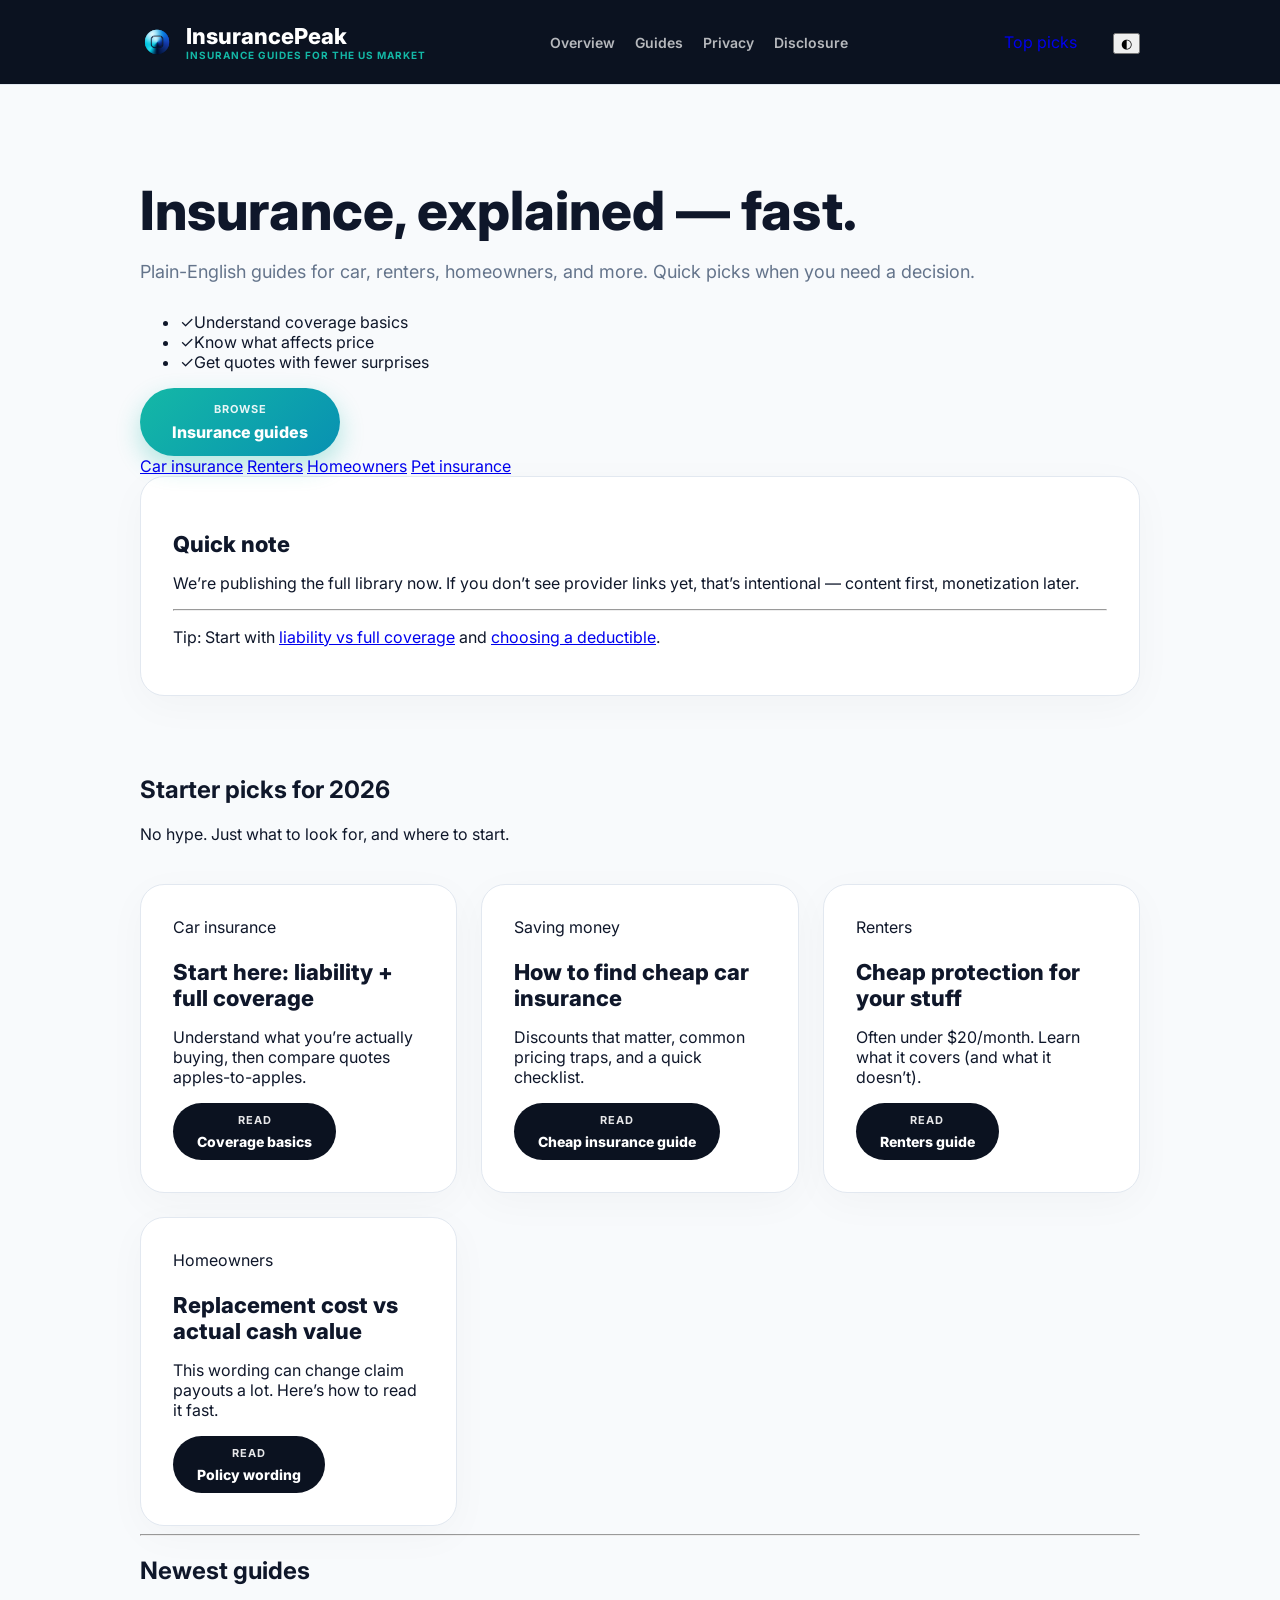
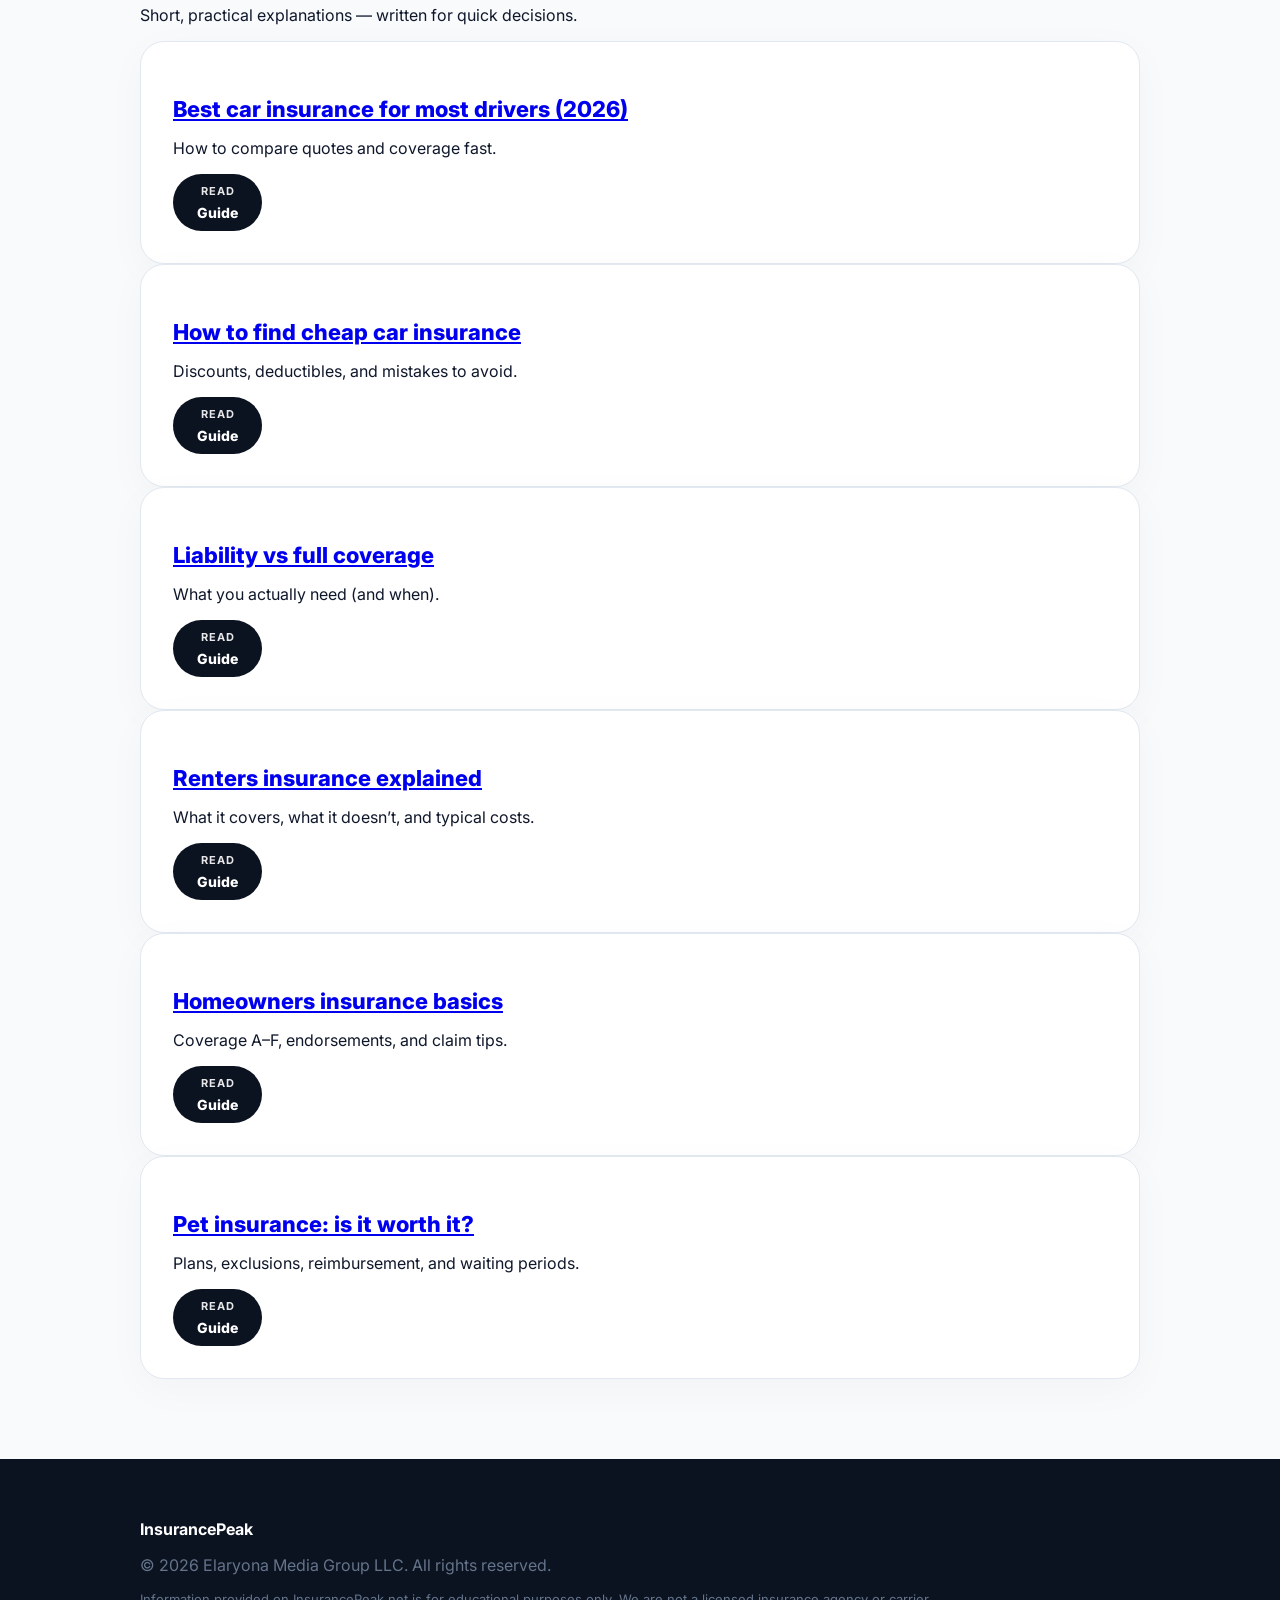
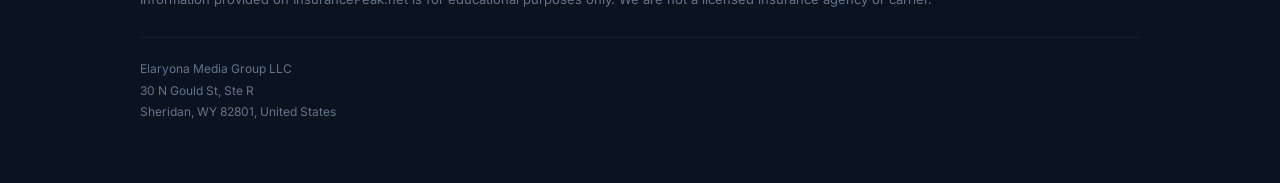
==== commit ea5a4110: "Update index.html" ====
--- a/index.html
+++ b/index.html
@@ -12,67 +12,67 @@
 :root {
   --bg: #f8fafc; --card: #ffffff; --text: #0f172a; --muted: #64748b;
   --line: #e2e8f0; --accent: #14b8a6; --accent-glow: rgba(20,184,166,0.3);
-  --radius: 24px;
 }
 
 .theme-dark {
-  --bg: #060b14; --card: #0f172a; --text: #f1f5f9; --muted: #94a3b8;
+  --bg: #060b14; --card: #111827; --text: #f1f5f9; --muted: #94a3b8;
   --line: rgba(255,255,255,0.06);
 }
 
 * { box-sizing: border-box; -webkit-font-smoothing: antialiased; }
-body { margin: 0; font-family: 'Inter', sans-serif; background: var(--bg); color: var(--text); line-height: 1.6; transition: all 0.3s ease; }
-.container { max-width: 1000px; margin: 0 auto; padding: 0 20px; }
-
-/* Header - VPNPeak Style */
-header.site-header {
-  background: #0b1220; color: #fff; padding: 18px 0;
-  border-bottom: 1px solid rgba(255,255,255,0.08);
-  box-shadow: 0 4px 20px rgba(0,0,0,0.2);
-}
+body { margin: 0; font-family: 'Inter', sans-serif; background: var(--bg); color: var(--text); transition: 0.3s; }
+.container { max-width: 1040px; margin: 0 auto; padding: 0 20px; }
+
+/* Header & Brand */
+header.site-header { background: #0b1220; color: #fff; padding: 18px 0; border-bottom: 1px solid var(--line); }
 .header-inner { display: flex; align-items: center; justify-content: space-between; }
-.brand { display: flex; align-items: center; gap: 12px; text-decoration: none; }
-.brand img { width: 34px !important; height: auto !important; }
-.brand-name .title { font-size: 20px; font-weight: 800; color: #fff; margin: 0; }
+.brand { display: flex; align-items: center; gap: 12px; text-decoration: none; color: #fff; }
+.brand img { width: 34px !important; height: auto !important; border-radius: 8px; }
+.brand-name .title { font-size: 22px; font-weight: 800; margin: 0; }
 .brand-name .tagline { font-size: 10px; color: #14b8a6; font-weight: 700; text-transform: uppercase; letter-spacing: 1px; }
 
-/* BUTTON FIX & STYLING */
+/* NAVIGATION */
+nav.topnav { display: flex; gap: 20px; }
+nav.topnav a { color: rgba(255,255,255,0.7); text-decoration: none; font-weight: 600; font-size: 14px; }
+nav.topnav a:hover { color: #14b8a6; }
+
+/* BUTTONS - HIER SIND DIE LEERSCHRITTE FIXIERT */
 .btn { 
   display: inline-flex; flex-direction: column; align-items: center; justify-content: center;
-  padding: 12px 28px; border-radius: 99px; font-weight: 700; text-decoration: none; 
-  transition: all 0.3s cubic-bezier(0.4, 0, 0.2, 1); border: none; cursor: pointer;
-  line-height: 1.2; text-align: center;
+  padding: 14px 32px; border-radius: 99px; text-decoration: none; transition: 0.3s;
+  border: none; cursor: pointer; text-align: center;
 }
 .btn.accent { 
   background: linear-gradient(135deg, #14b8a6 0%, #0891b2 100%); 
   color: #fff !important; box-shadow: 0 10px 25px var(--accent-glow);
 }
-.btn.small { 
-  background: #0f172a; color: #fff !important; 
-  padding: 10px 22px; font-size: 14px;
-}
-.btn:hover { transform: translateY(-3px); filter: brightness(1.1); box-shadow: 0 15px 30px var(--accent-glow); }
-
-/* Leerschritte & Größen-Hierarchie im Button */
-.btn .btn-top { 
-  display: block; font-size: 11px; font-weight: 600; 
-  opacity: 0.8; text-transform: uppercase; letter-spacing: 0.5px;
-  margin-bottom: 2px; /* Der Leerschritt nach unten */
-}
-.btn .btn-bottom { display: block; font-size: 16px; font-weight: 800; }
+.btn.small { background: #0b1220; color: #fff !important; padding: 10px 24px; }
+
+/* FIX: Abstände innerhalb der Buttons */
+.btn-top { 
+  display: block; font-size: 11px; font-weight: 700; 
+  text-transform: uppercase; letter-spacing: 1px;
+  margin-bottom: 6px; /* DAS sorgt für den Leerschritt nach unten */
+  opacity: 0.9;
+}
+.btn-bottom { display: block; font-size: 16px; font-weight: 800; }
 .btn.small .btn-bottom { font-size: 14px; }
 
-/* Grid & Cards */
-.grid { display: grid; grid-template-columns: repeat(auto-fit, minmax(300px, 1fr)); gap: 24px; margin-top: 50px; }
-.card { background: var(--card); border: 1px solid var(--line); border-radius: var(--radius); padding: 32px; box-shadow: 0 10px 30px rgba(0,0,0,0.03); }
-.card h3 { font-size: 22px; font-weight: 800; margin: 0 0 12px; }
-.card p { color: var(--muted); margin-bottom: 20px; }
-
-/* Chips & Footer */
-.chips { display: flex; flex-wrap: wrap; gap: 8px; margin-top: 20px; }
-.chip { padding: 8px 18px; border-radius: 99px; background: var(--card); border: 1px solid var(--line); color: var(--text); font-weight: 700; font-size: 13px; text-decoration: none; }
-.footer { background: #0b1220; color: #64748b; padding: 80px 0; margin-top: 100px; }
-.footer-address { margin-top: 40px; padding-top: 40px; border-top: 1px solid rgba(255,255,255,0.05); font-size: 12px; line-height: 1.8; }
+/* Hero & Grid */
+.hero { padding: 60px 0; }
+h1 { font-size: clamp(32px, 5vw, 54px); font-weight: 800; line-height: 1.1; margin-bottom: 20px; }
+.lead { font-size: 18px; color: var(--muted); margin-bottom: 30px; }
+
+.grid { display: grid; grid-template-columns: repeat(auto-fit, minmax(310px, 1fr)); gap: 24px; margin-top: 40px; }
+.card { 
+  background: var(--card); border: 1px solid var(--line); border-radius: 24px; 
+  padding: 32px; box-shadow: 0 10px 40px rgba(0,0,0,0.03); 
+}
+.card h3 { font-size: 22px; font-weight: 800; margin-bottom: 12px; }
+
+/* Footer */
+.footer { background: #0b1220; color: #64748b; padding: 60px 0; margin-top: 80px; }
+.footer-address { margin-top: 30px; font-size: 12px; line-height: 1.8; border-top: 1px solid rgba(255,255,255,0.05); padding-top: 20px; }
 </style>
 </head>
 <body>
